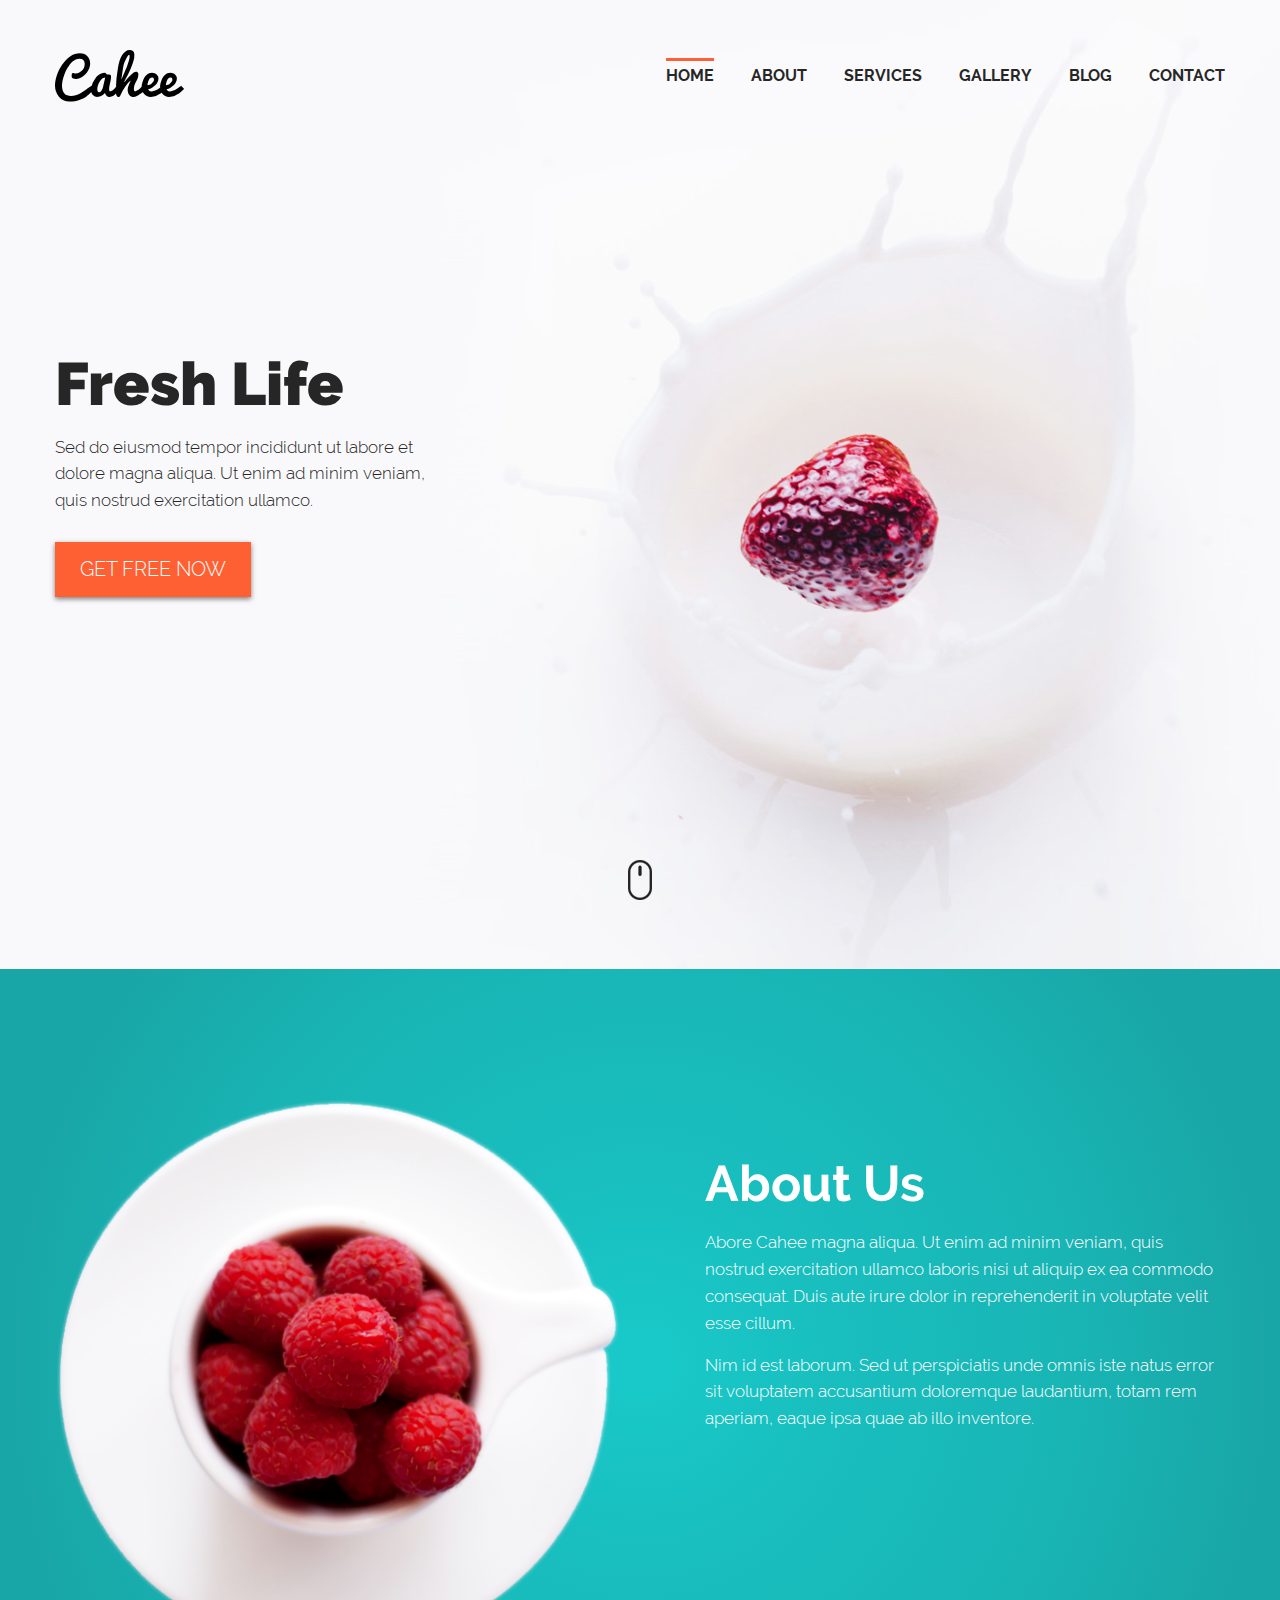
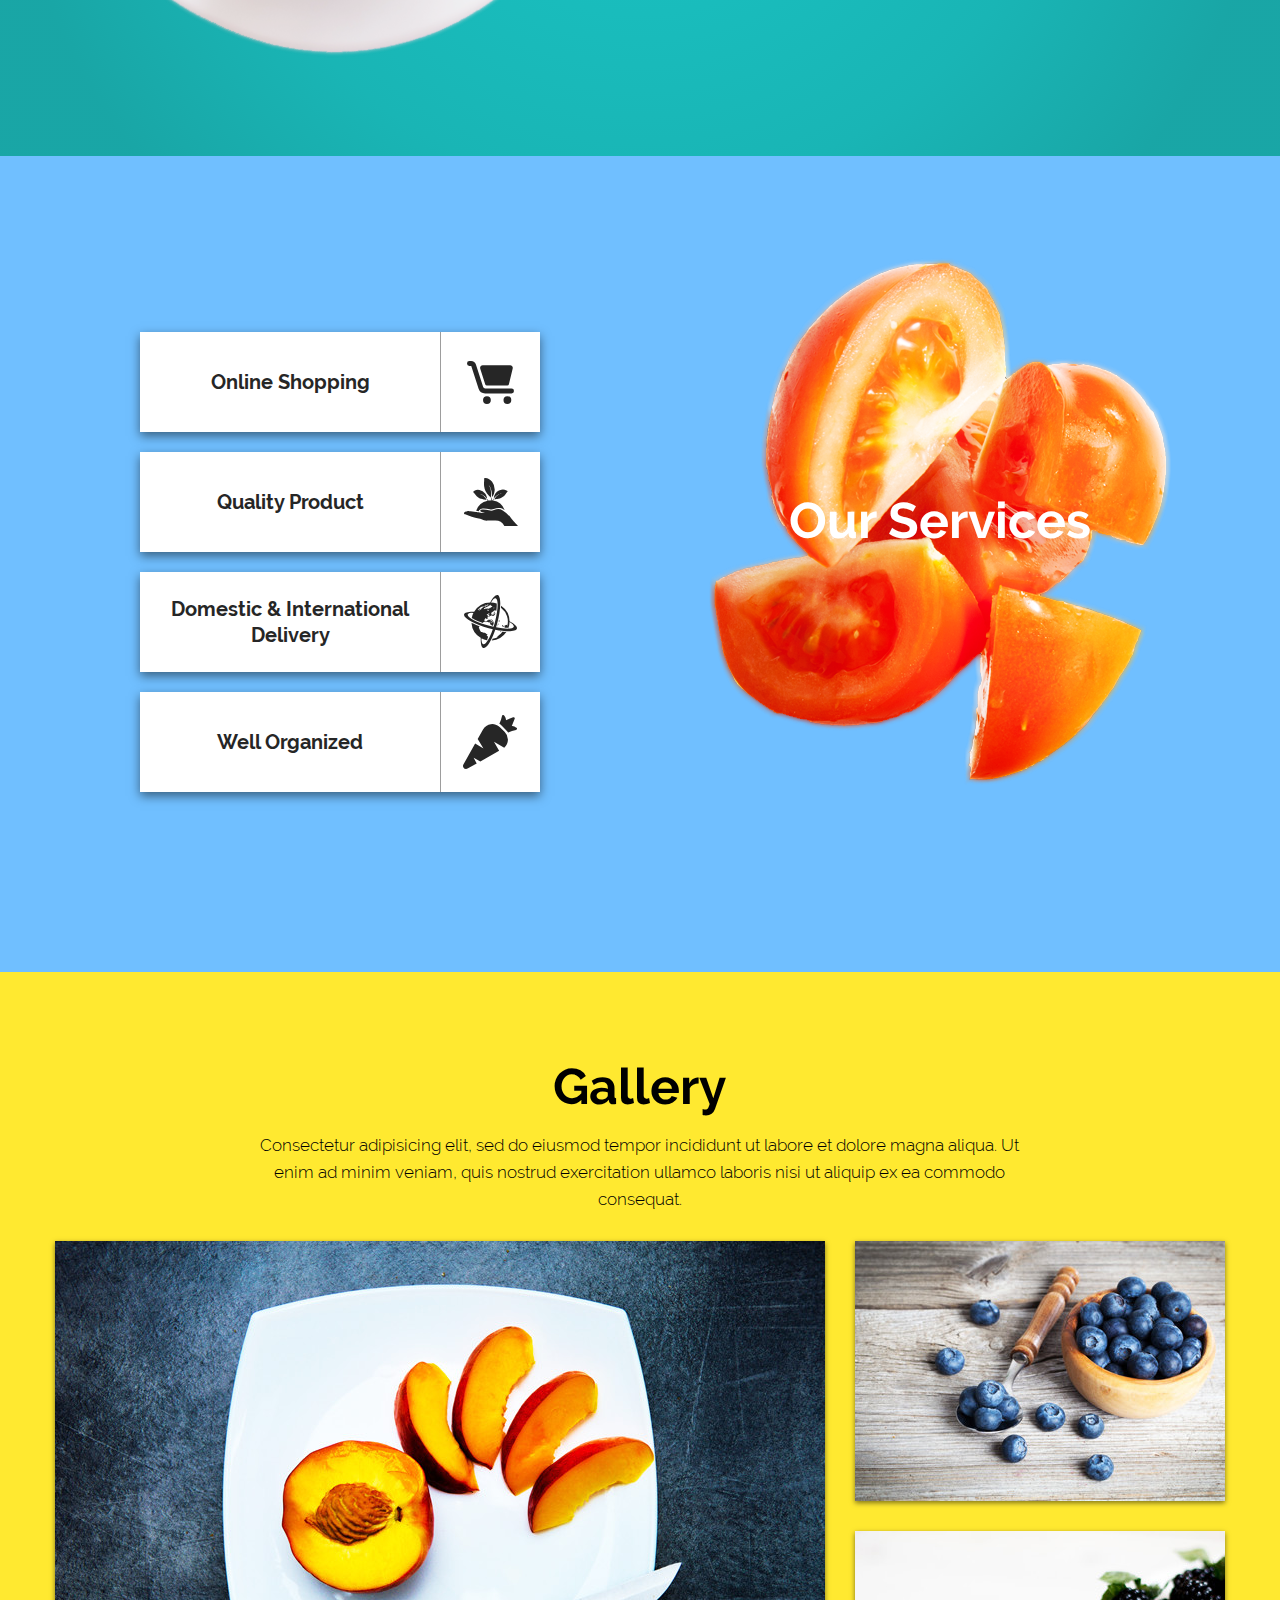
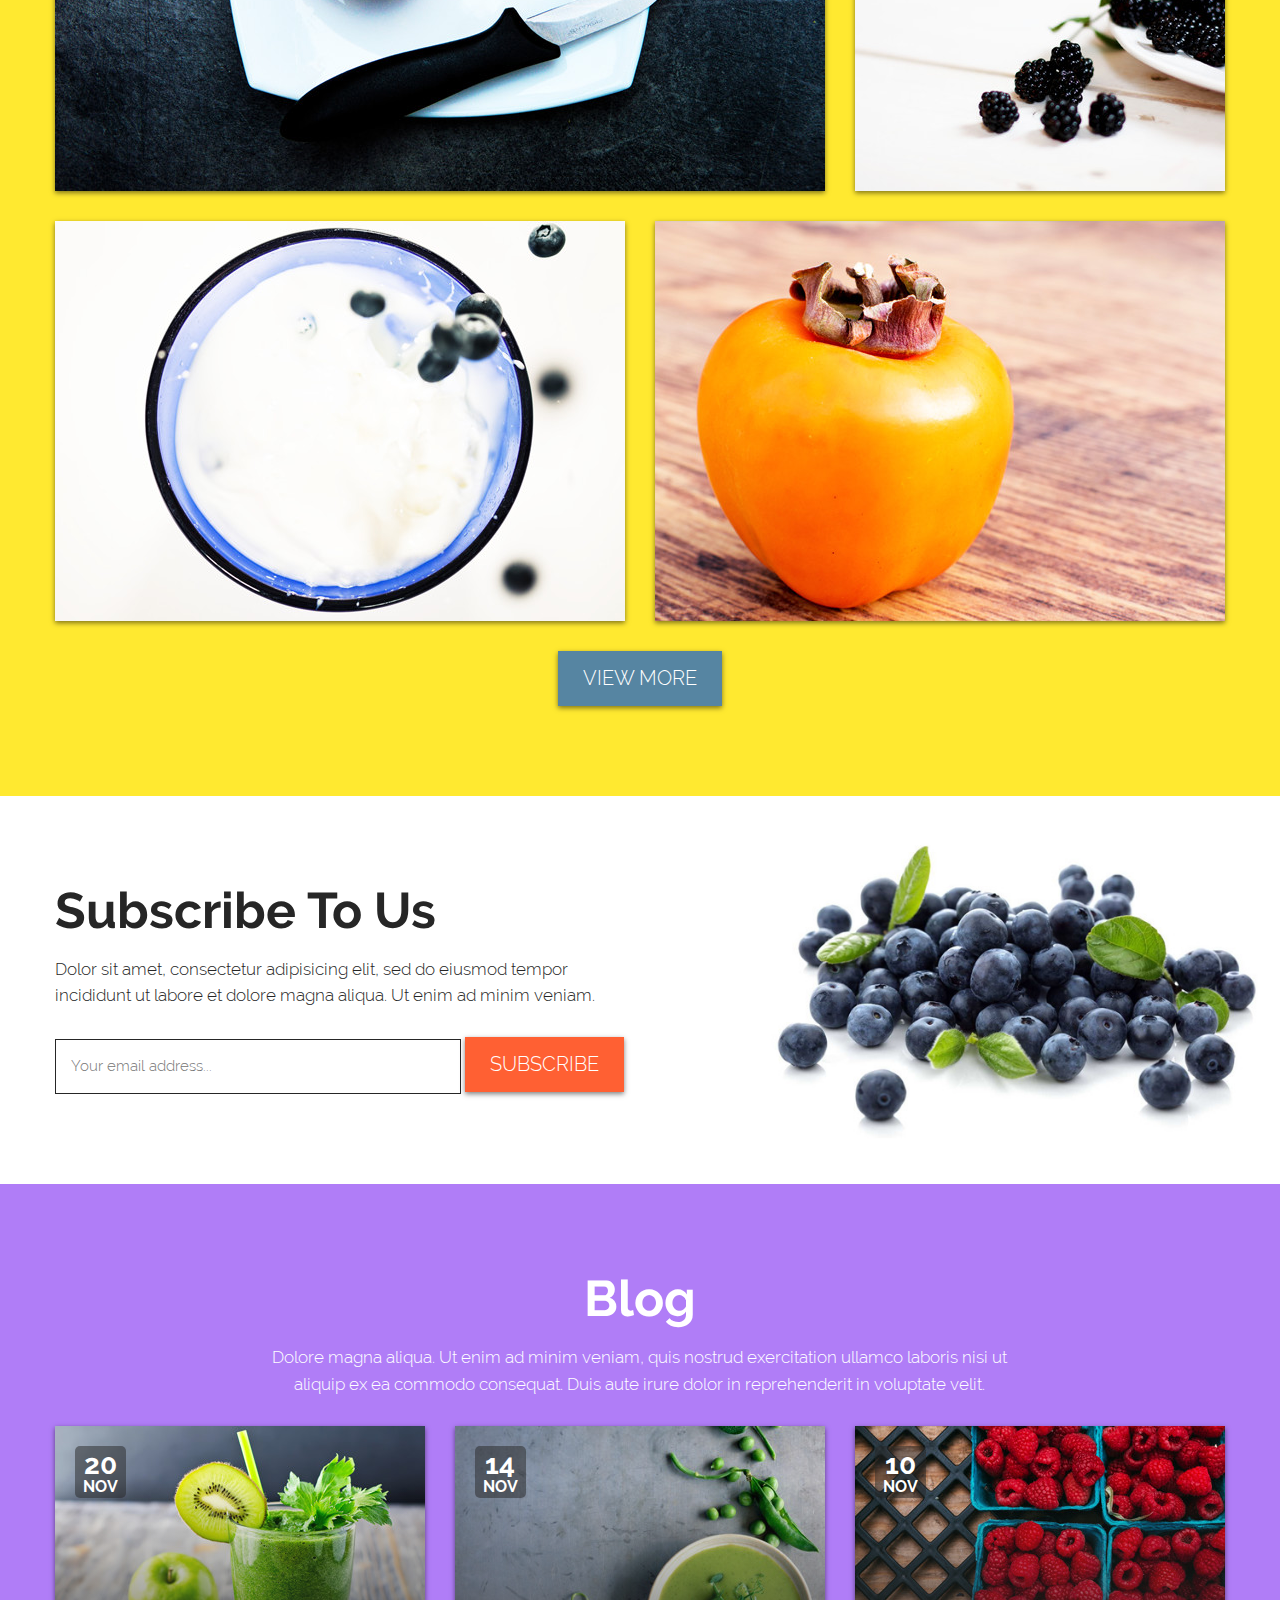
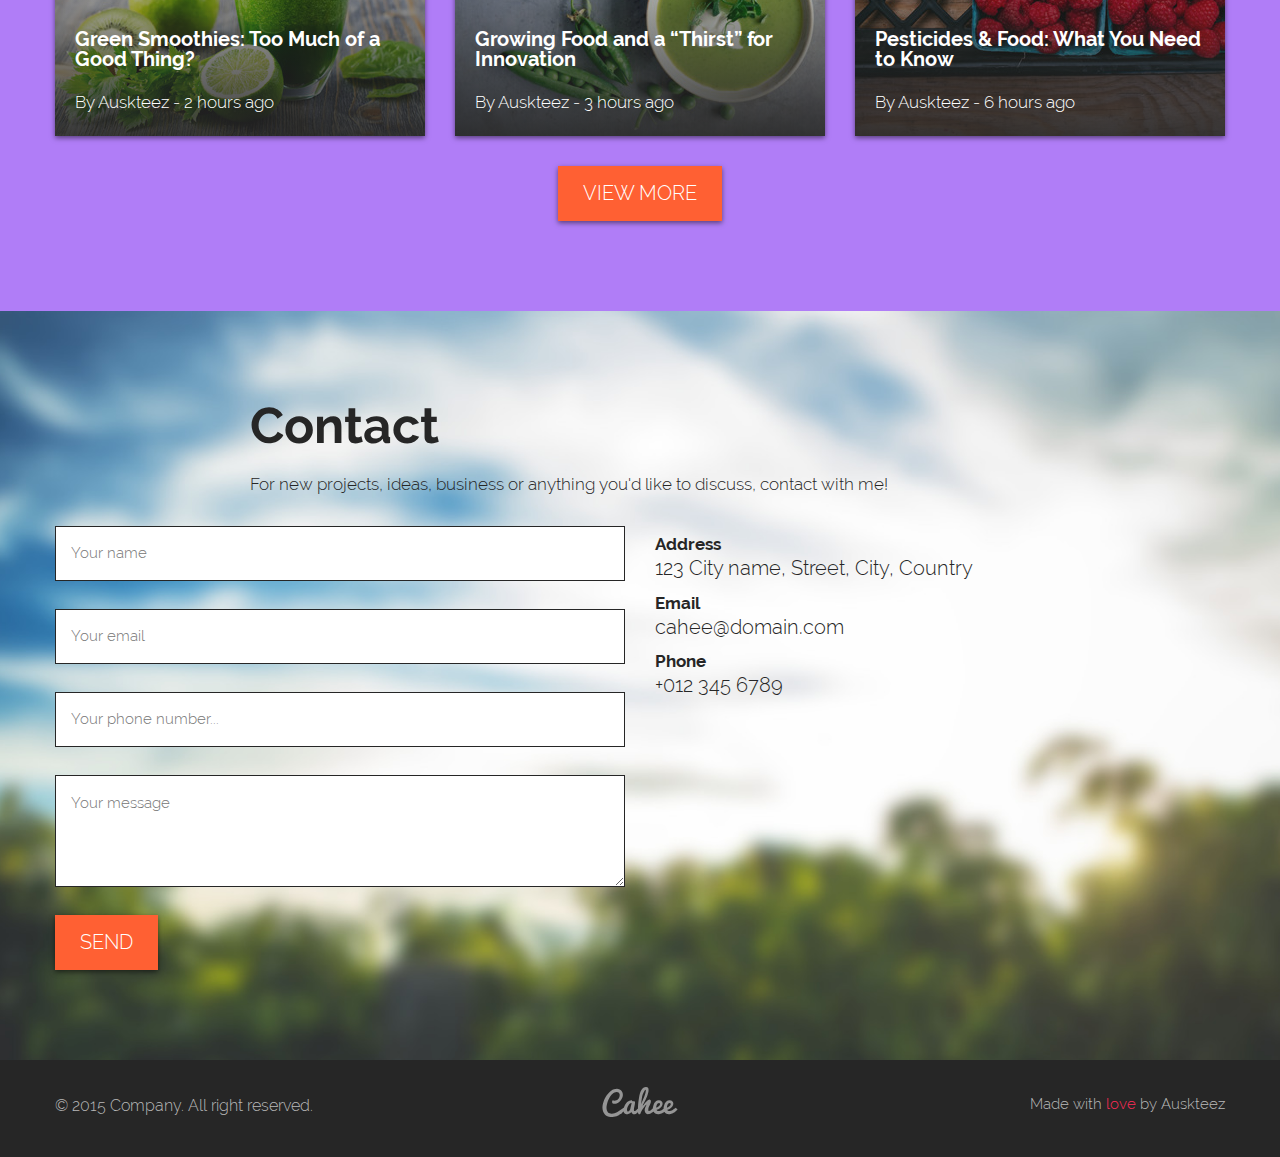
==== cahee/index.html @ 536faba9 "anime" ====
<!DOCTYPE html>
<html lang="en">
<head>
	<meta charset="UTF-8">
	<title>Cahee</title>
	<meta http-equiv="X-UA-Compatible" content="IE=edge">
	<meta name="viewport" content="width=device-width, initial-scale=1">

	<meta name="description" content="" />
	<meta name="keywords" content="" />
	<link rel="icon" href="favicon.png"/>
	<link rel="stylesheet" href="css/style.css" />
	<!--[if lt IE 9]>
		<script src="https://oss.maxcdn.com/html5shiv/3.7.2/html5shiv.min.js"></script>
		<script src="https://oss.maxcdn.com/respond/1.4.2/respond.min.js"></script>
	<![endif]-->
</head>
<body>
	<!-- BEGIN ba-fresh  -->
	<div class="ba-fresh">
		<div class="ba-container">
			<header class="ba-header cf">
				<a href="#" class="ba-logo ba-float-left">
					<svg class="ba-logo-img" xmlns="http://www.w3.org/2000/svg" width="129.219" height="51.594" viewBox="0 0 129.219 51.594">
					  <path id="ba-logo" d="M203.482,83.659a24.062,24.062,0,0,0-4.162,2.111q-1.966,1.252-3.858,2.63t-3.784,2.743A34.783,34.783,0,0,1,187.76,93.6a22.914,22.914,0,0,1-4.26,1.757,16.717,16.717,0,0,1-4.822.67,10.431,10.431,0,0,1-3.736-.632,7.052,7.052,0,0,1-2.807-1.922,8.86,8.86,0,0,1-1.77-3.224,14.857,14.857,0,0,1-.623-4.539,23.521,23.521,0,0,1,.354-3.878,37.48,37.48,0,0,1,1.013-4.346,44.009,44.009,0,0,1,1.6-4.494,41.049,41.049,0,0,1,2.112-4.334,34.611,34.611,0,0,1,2.552-3.9,20.485,20.485,0,0,1,2.917-3.152,13.758,13.758,0,0,1,3.211-2.105,8.064,8.064,0,0,1,3.43-.776,6.327,6.327,0,0,1,2.527.452,4.767,4.767,0,0,1,1.7,1.2,4.5,4.5,0,0,1,.952,1.733,7.287,7.287,0,0,1,.293,2.087,8.735,8.735,0,0,1-.817,3.8,10.207,10.207,0,0,1-2.1,2.966,9.427,9.427,0,0,1-2.881,1.929,8,8,0,0,1-3.162.684,4.48,4.48,0,0,1-.964-0.085,5.363,5.363,0,0,1-.647-0.183q-0.269-.1-0.488-0.183a1.418,1.418,0,0,0-.513-0.085,1.133,1.133,0,0,0-.769.244,1.545,1.545,0,0,0-.427.635,3.432,3.432,0,0,0-.195.867,8.856,8.856,0,0,0-.049.915q0,0.293.012,0.562t0.012,0.464a1.873,1.873,0,0,0,1.1,1.721,7.163,7.163,0,0,0,3.32.6A9.491,9.491,0,0,0,187.2,78.4a14.833,14.833,0,0,0,3.247-1.721,17.286,17.286,0,0,0,2.918-2.576,19.329,19.329,0,0,0,2.356-3.186,16.72,16.72,0,0,0,1.574-3.54,12.214,12.214,0,0,0,.574-3.65,11.016,11.016,0,0,0-.915-4.663,9.955,9.955,0,0,0-2.356-3.271,9.407,9.407,0,0,0-3.247-1.916,10.9,10.9,0,0,0-3.565-.623,15.628,15.628,0,0,0-5.224.885,20.343,20.343,0,0,0-4.786,2.446,27.116,27.116,0,0,0-4.272,3.663,35.675,35.675,0,0,0-3.674,4.56,42.419,42.419,0,0,0-2.991,5.138,44.9,44.9,0,0,0-2.234,5.371,38.751,38.751,0,0,0-1.4,5.286,26.276,26.276,0,0,0-.488,4.855,18.972,18.972,0,0,0,1.013,6.2,16,16,0,0,0,2.893,5.178,13.98,13.98,0,0,0,4.529,3.541,13.209,13.209,0,0,0,5.945,1.313,33.856,33.856,0,0,0,5.432-.4,29.094,29.094,0,0,0,4.492-1.079,23.9,23.9,0,0,0,3.723-1.581,31.8,31.8,0,0,0,3.113-1.892,23.58,23.58,0,0,0,2.661-2.141q1.233-1.15,2.381-2.187t2.27-1.909a11.2,11.2,0,0,1,2.319-1.4V83.659Zm21.312,1.918a37.344,37.344,0,0,1-2.417,2.953q-0.513.557-1.087,1.077a12.872,12.872,0,0,1-1.147.932,6.688,6.688,0,0,1-1.136.665,2.6,2.6,0,0,1-1.074.254,0.853,0.853,0,0,1-.891-0.631,5.834,5.834,0,0,1-.207-1.749,16.113,16.113,0,0,1,.4-3.22l0.719-3.4q0.315-1.492.559-2.915a15.394,15.394,0,0,0,.244-2.589,4.356,4.356,0,0,0-.134-1.209,1.643,1.643,0,0,0-.379-0.691,1.158,1.158,0,0,0-.565-0.321,3.041,3.041,0,0,0-.687-0.074c-0.18,0-.365,0-0.553.013s-0.372.012-.552,0.012a5.217,5.217,0,0,1-.627-0.037,2.22,2.22,0,0,1-.6-0.16,1.145,1.145,0,0,1-.492-0.395q-0.2-.271-0.405-0.555a2.215,2.215,0,0,0-.528-0.506,1.531,1.531,0,0,0-.884-0.222,8.2,8.2,0,0,0-3.328.718,13.253,13.253,0,0,0-3.107,1.934A17.064,17.064,0,0,0,203.2,78.3a22.589,22.589,0,0,0-2.321,3.869,23.937,23.937,0,0,0-1.6,4.16,14.418,14.418,0,0,0-.515,3.746A7.859,7.859,0,0,0,199.283,93a6.746,6.746,0,0,0,1.367,2.192,5.944,5.944,0,0,0,1.966,1.379,5.69,5.69,0,0,0,2.282.48,7.073,7.073,0,0,0,2.215-.362,12.122,12.122,0,0,0,2.129-.93,12.948,12.948,0,0,0,1.883-1.269,11.879,11.879,0,0,0,1.452-1.377,8.361,8.361,0,0,0,1.87,2.985,3.778,3.778,0,0,0,2.7,1.027,6,6,0,0,0,2.686-.666,13.207,13.207,0,0,0,2.514-1.63,18.481,18.481,0,0,0,2.112-2.024,22.933,22.933,0,0,0,1.5-1.852ZM205.3,86.763a17.156,17.156,0,0,1,.965-2.807,17.8,17.8,0,0,1,1.391-2.687,12.012,12.012,0,0,1,1.551-1.936A7.267,7.267,0,0,1,211,77.99a4.181,4.181,0,0,1,1.953-.5l-1.821,7.937a13.96,13.96,0,0,1-.428,1.966,13.546,13.546,0,0,1-.868,2.286,7.646,7.646,0,0,1-1.272,1.892,2.2,2.2,0,0,1-1.638.787,1.452,1.452,0,0,1-.929-0.29,2.057,2.057,0,0,1-.587-0.755,3.7,3.7,0,0,1-.306-1.058,8.535,8.535,0,0,1-.085-1.221A10.1,10.1,0,0,1,205.3,86.763Zm26.648-5.02q0.829-1.554,1.917-3.6t2.209-4.353q1.124-2.306,2.2-4.76t1.917-4.846a43.333,43.333,0,0,0,1.355-4.612,18.1,18.1,0,0,0,.513-4.045,11.589,11.589,0,0,0-.2-2.222,4.413,4.413,0,0,0-.695-1.707,3.328,3.328,0,0,0-1.343-1.105,5.136,5.136,0,0,0-2.161-.393,7.465,7.465,0,0,0-4.5,1.418,12.832,12.832,0,0,0-3.41,3.827,26.224,26.224,0,0,0-2.469,5.575,41.383,41.383,0,0,0-1.527,6.671q-0.513,3.5-1.03,7.045t-0.713,6.843q-0.2,3.3-.232,6.017t-0.037,4.39q0,0.964.073,1.881a6.813,6.813,0,0,0,.318,1.64,2.753,2.753,0,0,0,.708,1.158,1.778,1.778,0,0,0,1.269.436,1.812,1.812,0,0,0,1-.252,2.546,2.546,0,0,0,.72-0.745,7.936,7.936,0,0,0,.672-1.3q0.342-.809.879-1.9a41.323,41.323,0,0,1,2.405-4.262q1.329-2.064,2.575-3.719t2.234-2.741a9.2,9.2,0,0,1,1.4-1.352l0.513,0.074a3.318,3.318,0,0,0-.331.543q-0.254.469-.6,1.209t-0.737,1.677q-0.393.937-.711,1.923t-0.533,1.961a8.152,8.152,0,0,0-.216,1.763,9.518,9.518,0,0,0,.324,2.373,8.448,8.448,0,0,0,.975,2.315,5.658,5.658,0,0,0,1.661,1.745,4.147,4.147,0,0,0,2.386.686,6.728,6.728,0,0,0,1.844-.275,15.047,15.047,0,0,0,1.928-.7,19.578,19.578,0,0,0,1.917-.974q0.953-.551,1.77-1.09t1.489-1.02q0.671-.481,1.111-0.8l-0.415-6.5a28.1,28.1,0,0,1-2.637,2.861q-0.561.543-1.2,1.048a11.976,11.976,0,0,1-1.294.9,8.112,8.112,0,0,1-1.318.641,3.564,3.564,0,0,1-1.246.246,0.869,0.869,0,0,1-.756-0.6,3.635,3.635,0,0,1-.293-1.592,13.266,13.266,0,0,1,.451-3.483,17.845,17.845,0,0,1,1.746-3.956,19.1,19.1,0,0,0,1.758-3.894,11.82,11.82,0,0,0,.464-3.3,3.684,3.684,0,0,0-.22-1.381,2.279,2.279,0,0,0-.549-0.834,1.845,1.845,0,0,0-.7-0.41,2.278,2.278,0,0,0-.659-0.112,4.558,4.558,0,0,0-2.5.89,26.426,26.426,0,0,0-3.418,2.922,40.633,40.633,0,0,0-3.332,3.587q-1.245,1.555-2.246,2.909ZM233.492,69.4l-1.431,3.344q-0.759,1.77-1.542,3.576t-1.443,3.344q0.285-2.775.82-5.672,0.177-1.231.378-2.619t0.408-2.824q0.207-1.436.562-2.876t0.769-2.783a51.58,51.58,0,0,1,2.931-6.028q1.245-2.074,1.88-2.074,0.52,0,.521,1.855a17.334,17.334,0,0,1-.649,3.784,56.577,56.577,0,0,1-2.091,6.3Q234.164,67.824,233.492,69.4Zm27.9,27.262a17.224,17.224,0,0,0,2.759-.9,20.219,20.219,0,0,0,2.539-1.295q1.209-.729,2.258-1.484a32.513,32.513,0,0,0,4.566-4.048l-3.15-3.2a24.734,24.734,0,0,1-2.319,1.922,26.93,26.93,0,0,1-2.905,1.874,20.416,20.416,0,0,1-3.162,1.432,9.28,9.28,0,0,1-3.088.573,3.77,3.77,0,0,1-.87-0.1,2.438,2.438,0,0,1-.772-0.334,3.249,3.249,0,0,1-.723-0.668,7.592,7.592,0,0,1-.723-1.075,17.035,17.035,0,0,0,3.951-1.6,14.569,14.569,0,0,0,3.144-2.34,13.3,13.3,0,0,0,2.312-3.151,7.124,7.124,0,0,0,.991-3.318,6.221,6.221,0,0,0-.489-2.511,5.58,5.58,0,0,0-1.356-1.914,6.231,6.231,0,0,0-2.041-1.231,7.2,7.2,0,0,0-2.542-.439,7.634,7.634,0,0,0-3.048.59,8.914,8.914,0,0,0-2.476,1.59,10.965,10.965,0,0,0-1.931,2.313,15.351,15.351,0,0,0-1.372,2.759q-0.546,1.446-1.056,3.313a12.5,12.5,0,0,0-.51,3.217,13.477,13.477,0,0,0,.57,3.939,9.811,9.811,0,0,0,1.71,3.305,8.27,8.27,0,0,0,2.849,2.273A8.9,8.9,0,0,0,258.5,97,12.457,12.457,0,0,0,261.394,96.661Zm-6.105-12.554a7.422,7.422,0,0,1,.454-1.886q0.4-1.146.71-1.922a5.093,5.093,0,0,1,.809-1.384,3.76,3.76,0,0,1,3.051-1.373,1.164,1.164,0,0,1,.993.692,3.471,3.471,0,0,1,.4,1.767,3.588,3.588,0,0,1-.858,1.934A9.261,9.261,0,0,1,259.1,83.8a8.725,8.725,0,0,1-1.936,1.134,4.961,4.961,0,0,1-1.924.441Q255.24,84.847,255.289,84.107ZM279.8,96.661a17.224,17.224,0,0,0,2.759-.9,20.219,20.219,0,0,0,2.539-1.295q1.209-.729,2.258-1.484a32.513,32.513,0,0,0,4.566-4.048l-3.15-3.2a24.734,24.734,0,0,1-2.319,1.922,26.93,26.93,0,0,1-2.9,1.874,20.416,20.416,0,0,1-3.162,1.432,9.276,9.276,0,0,1-3.088.573,3.77,3.77,0,0,1-.87-0.1,2.438,2.438,0,0,1-.772-0.334,3.271,3.271,0,0,1-.723-0.668,7.592,7.592,0,0,1-.723-1.075,17.061,17.061,0,0,0,3.952-1.6,14.586,14.586,0,0,0,3.143-2.34,13.273,13.273,0,0,0,2.312-3.151,7.124,7.124,0,0,0,.991-3.318,6.221,6.221,0,0,0-.489-2.511,5.567,5.567,0,0,0-1.356-1.914,6.231,6.231,0,0,0-2.041-1.231,7.2,7.2,0,0,0-2.542-.439,7.626,7.626,0,0,0-3.047.59,8.9,8.9,0,0,0-2.477,1.59,11,11,0,0,0-1.931,2.313,15.417,15.417,0,0,0-1.372,2.759q-0.546,1.446-1.056,3.313a12.5,12.5,0,0,0-.51,3.217,13.477,13.477,0,0,0,.57,3.939,9.811,9.811,0,0,0,1.71,3.305,8.279,8.279,0,0,0,2.849,2.273,8.9,8.9,0,0,0,3.99.845A12.457,12.457,0,0,0,279.8,96.661ZM273.7,84.107a7.422,7.422,0,0,1,.454-1.886q0.4-1.146.711-1.922a5.09,5.09,0,0,1,.808-1.384,3.76,3.76,0,0,1,3.051-1.373,1.164,1.164,0,0,1,.993.692,3.471,3.471,0,0,1,.4,1.767,3.588,3.588,0,0,1-.858,1.934,9.261,9.261,0,0,1-1.752,1.862,8.7,8.7,0,0,1-1.936,1.134,4.958,4.958,0,0,1-1.924.441Q273.648,84.847,273.7,84.107Z" transform="translate(-162.719 -50.094)"/>
					</svg>

				</a>

				<nav class="ba-float-right">
					<ul class="ba-menu">
						<li><a href="#" class="active">HOME</a></li>
						<li><a href="#about">ABOUT</a></li>
						<li><a href="#services">SERVICES</a></li>
						<li><a href="#gallery">GALLERY</a></li>
						<li><a href="#blog">BLOG</a></li>
						<li><a href="#contact">CONTACT</a></li>
					</ul>
				</nav>
			</header>

			<!-- BEGIN ba-banner  -->
			<div class="ba-banner ba-width-large-1-3">
			    <h2 class="ba-banner__title">Fresh Life</h2>
			    <p>Sed do eiusmod tempor incididunt ut labore et dolore magna aliqua. Ut enim ad minim veniam, quis nostrud exercitation ullamco.</p>
			    <a class="ba-button" href="#">
			    	Get Free Now
			    </a>
			</div>
			<!-- END ba-banner -->
		</div>
		<a href="#about" class="ba-scroll"></a>
	</div>
	<!-- END ba-fresh -->

	<main role="main" >
		<section id="about" class="ba-section ba-section--about">
			<div class="ba-container">
				<!-- BEGIN ba-grid  -->
				<div class="ba-grid">
				    <div class="ba-width-medium-1-2 ba-drop-shadow">
				    	<img src="img/malina.png" class="ba-rotate" alt="raspberries">
				    </div>
				    <div class="ba-width-medium-1-2">
				    	<div class="ba-content">
							<h2 class="ba-title ba-title--light">About Us</h2>
							<p>Abore Cahee magna aliqua. Ut enim ad minim veniam, quis nostrud exercitation ullamco laboris nisi ut aliquip ex ea commodo consequat. Duis aute irure dolor in reprehenderit in voluptate velit esse cillum.</p>
							<p>Nim id est laborum. Sed ut perspiciatis unde omnis iste natus error sit voluptatem accusantium doloremque laudantium, totam rem aperiam, eaque ipsa quae ab illo inventore.</p>
				    	</div>
				    </div>
				</div>
				<!-- END ba-grid -->
			</div>
		</section>

		<section id="services" class="ba-section ba-section--services">
			<div class="ba-container">
				<!-- BEGIN ba-grid  -->
				<div class="ba-grid">
				    <div class="ba-width-1-2">
				    	<ul class="ba-services">
				    		<li class="ba-service">
				    			<h5 class="ba-service__title">Online Shopping</h5>
								<span class="ba-service__icon ba-service__icon--cart"></span>
				    		</li>
				    		<li class="ba-service">
				    			<h5 class="ba-service__title">Quality Product</h5>
								<span class="ba-service__icon ba-service__icon--quality"></span>
				    		</li>
				    		<li class="ba-service">
				    			<h5 class="ba-service__title">Domestic & International Delivery</h5>
								<span class="ba-service__icon ba-service__icon--globe"></span>
				    		</li>
				    		<li class="ba-service">
				    			<h5 class="ba-service__title">Well Organized</h5>
								<span class="ba-service__icon ba-service__icon--carrot"></span>
				    		</li>
				    	</ul>
				    </div>
				    <div class="ba-width-1-2">
						<h2 class="ba-title ba-title--services">Our Services</h2>
				    </div>
				</div>
				<!-- END ba-grid -->
			</div>
		</section>

		<section id="gallery" class="ba-section ba-gallery">
			<div class="ba-container">
				<div class="ba-width-medium-2-3 ba-container-center">
					<h2 class="ba-title">Gallery</h2>
					<p>Consectetur adipisicing elit, sed do eiusmod tempor incididunt ut labore et dolore magna aliqua. Ut enim ad minim veniam, quis nostrud exercitation ullamco laboris nisi ut aliquip ex ea commodo consequat.</p>
				</div>
				<div class="ba-grid">
					<div class="ba-width-medium-2-3">
						<img src="img/gallery/peach.jpg" alt="peach">
					</div>
					<div class="ba-width-medium-1-3">
						<img src="img/gallery/blueberries.jpg" alt="blueberries">
						<img class="ba-mt" src="img/gallery/blackberry.jpg" alt="blackberry">
					</div>
				</div>
				<div class="ba-grid">
					<div class="ba-width-medium-1-2">
						<img src="img/gallery/milk.jpg" alt="milk">
					</div>
					<div class="ba-width-medium-1-2">
						<img src="img/gallery/persimmon.jpg" alt="persimmon">
					</div>
				</div>
				<a class="ba-button ba-button--gallery" href="#">View More</a>
			</div>
		</section>
		<section class="ba-section ba-subscribe">
			<div class="ba-container">
				<div class="ba-width-small-1-2">
					<h2 class="ba-title">Subscribe To Us</h2>
					<p>Dolor sit amet, consectetur adipisicing elit, sed do eiusmod tempor incididunt ut labore et dolore magna aliqua. Ut enim ad minim veniam.</p>
				</div>
				<form class="ba-subscribe__form" action="#" method="post">
					<input  class="ba-subscribe__input" size="40" type="email" name="email" required placeholder="Your email address...">
					<button class="ba-button" type="submit">Subscribe</button>
				</form>
			</div>
		</section>

		<section id="blog" class="ba-section ba-blog">
			<div class="ba-container">
				<div class="ba-width-medium-2-3 ba-container-center">
					<h2 class="ba-title">Blog</h2>
					<p>Dolore magna aliqua. Ut enim ad minim veniam, quis nostrud exercitation ullamco laboris nisi ut aliquip ex ea commodo consequat. Duis aute irure dolor in reprehenderit in voluptate velit.</p>
				</div>
				<div class="ba-grid">
					<div class="ba-width-medium-1-3">
						<a class="ba-article" href="#">
							<article>
								<img src="img/blog/smoothies.jpg" class="ba-article__img" alt="smoothies">
								<div class="ba-article__body">
									<h5 class="ba-article__title">Green Smoothies: Too Much of a Good Thing?</h5>
									<time datetime="2015-12-20" class="ba-article__time">By Auskteez - 2 hours ago</time>
								</div>
								<time datetime="2015-12-20" class="ba-article__date">20<span>NOV</span>
								</time>
							</article>
						</a>
					</div>
					<div class="ba-width-medium-1-3">
						<a class="ba-article" href="#">
							<article>
								<img src="img/blog/grow.jpg" class="ba-article__img" alt="grow">
								<div class="ba-article__body">
									<h5 class="ba-article__title">Growing Food and a “Thirst” for Innovation</h5>
									<time datetime="2015-12-20" class="ba-article__time">By Auskteez - 3 hours ago</time >
								</div>
								<time datetime="2015-12-20" class="ba-article__date">14<span>NOV</span>
								</time>
							</article>
						</a>
					</div>
					<div class="ba-width-medium-1-3">
						<a class="ba-article" href="#">
							<article>
								<img src="img/blog/perticides.jpg" class="ba-article__img" alt="perticides">
								<div class="ba-article__body">
									<h5 class="ba-article__title">Pesticides & Food: What You Need to Know</h5>
									<time datetime="2015-12-20" class="ba-article__time">By Auskteez - 6 hours ago</time >
								</div>
								<time datetime="2015-12-20" class="ba-article__date">10<span>NOV</span>
								</time>
							</article>
						</a>
					</div>
				</div>
				<a class="ba-button ba-mt" href="#">View More</a>
			</div>
		</section>
		<section id="contact" class="ba-section ba-contact">
			<div class="ba-container">
				<div class="ba-width-medium-2-3 ba-container-center">
					<h2 class="ba-title">Contact</h2>
					<p>For new projects, ideas, business or anything you'd like to discuss, contact with me!</p>
				</div>

				<div class="ba-grid">
					<div class="ba-width-medium-1-2">
						<form class="ba-contact-form" action="#" method="post">
							<p>
								<input type="text" name="name" required placeholder="Your name">
							</p>
							<p>
								<input type="email" name="email" required placeholder="Your email">
							</p>
							<p>
								<input type="tel" name="tel" required placeholder="Your phone number...">
							</p>

							<p>
								<textarea name="message" required placeholder="Your message"></textarea>
							</p>
							<button class="ba-button" type="submit">Send</button>
						</form>
					</div>
					<div class="ba-width-medium-1-2">
						<div class="ba-contact__info">
							<h6 class="ba-contact__label">Address</h6>
							<address>123 City name, Street, City, Country</address>
							<h6 class="ba-contact__label">Email</h6>
							<a href="mailto:cahee@domain.com">cahee@domain.com</a>
							<h6 class="ba-contact__label">Phone</h6>
							<a href="tel:+0123456789">+012 345 6789</a>
						</div>
					</div>
				</div>
			</div>
		</section>
	</main>

	<footer class="ba-footer">
		<div class="ba-container">
			<div class="ba-grid">
				<div class="ba-width-small-1-3">
					<p class="ba-footer__copy">© 2015 Company. All right reserved.</p>
				</div>
				<div class="ba-width-small-1-3 ba-text-center">
					<a href="#" class="ba-logo--footer">
						<svg class="ba-logo-img--footer" xmlns="http://www.w3.org/2000/svg" viewBox="0 0 129.219 51.594">
							<use xmlns:xlink="http://www.w3.org/1999/xlink" xlink:href="#ba-logo"></use>
						</svg>
					</a>
				</div>
				<div class="ba-width-small-1-3">
					<p class="ba-footer__author">Made with <span class="ba-footer__love">love</span> by Auskteez</p>
				</div>
			</div>
		</div>
	</footer>

	<script src="js/main.js"></script>
</body>
</html>
---- cahee/css/style.css ----
/*! normalize.css v3.0.3 | MIT License | github.com/necolas/normalize.css */
/**
 * 1. Set default font family to sans-serif.
 * 2. Prevent iOS and IE text size adjust after device orientation change,
 *    without disabling user zoom.
 */
html {
  font-family: sans-serif;
  /* 1 */
  -ms-text-size-adjust: 100%;
  /* 2 */
  -webkit-text-size-adjust: 100%;
  /* 2 */
}
/**
 * Remove default margin.
 */
body {
  margin: 0;
}
/* HTML5 display definitions
   ========================================================================== */
/**
 * Correct `block` display not defined for any HTML5 element in IE 8/9.
 * Correct `block` display not defined for `details` or `summary` in IE 10/11
 * and Firefox.
 * Correct `block` display not defined for `main` in IE 11.
 */
article,
aside,
details,
figcaption,
figure,
footer,
header,
hgroup,
main,
menu,
nav,
section,
summary {
  display: block;
}
/**
 * 1. Correct `inline-block` display not defined in IE 8/9.
 * 2. Normalize vertical alignment of `progress` in Chrome, Firefox, and Opera.
 */
audio,
canvas,
progress,
video {
  display: inline-block;
  /* 1 */
  vertical-align: baseline;
  /* 2 */
}
/**
 * Prevent modern browsers from displaying `audio` without controls.
 * Remove excess height in iOS 5 devices.
 */
audio:not([controls]) {
  display: none;
  height: 0;
}
/**
 * Address `[hidden]` styling not present in IE 8/9/10.
 * Hide the `template` element in IE 8/9/10/11, Safari, and Firefox < 22.
 */
[hidden],
template {
  display: none;
}
/* Links
   ========================================================================== */
/**
 * Remove the gray background color from active links in IE 10.
 */
a {
  background-color: transparent;
}
/**
 * Improve readability of focused elements when they are also in an
 * active/hover state.
 */
a:active,
a:hover {
  outline: 0;
}
/* Text-level semantics
   ========================================================================== */
/**
 * Address styling not present in IE 8/9/10/11, Safari, and Chrome.
 */
abbr[title] {
  border-bottom: 1px dotted;
}
/**
 * Address style set to `bolder` in Firefox 4+, Safari, and Chrome.
 */
b,
strong {
  font-weight: bold;
}
/**
 * Address styling not present in Safari and Chrome.
 */
dfn {
  font-style: italic;
}
/**
 * Address variable `h1` font-size and margin within `section` and `article`
 * contexts in Firefox 4+, Safari, and Chrome.
 */
h1 {
  font-size: 2em;
  margin: 0.67em 0;
}
/**
 * Address styling not present in IE 8/9.
 */
mark {
  background: #ff0;
  color: #000;
}
/**
 * Address inconsistent and variable font size in all browsers.
 */
small {
  font-size: 80%;
}
/**
 * Prevent `sub` and `sup` affecting `line-height` in all browsers.
 */
sub,
sup {
  font-size: 75%;
  line-height: 0;
  position: relative;
  vertical-align: baseline;
}
sup {
  top: -0.5em;
}
sub {
  bottom: -0.25em;
}
/* Embedded content
   ========================================================================== */
/**
 * Remove border when inside `a` element in IE 8/9/10.
 */
img {
  border: 0;
}
/**
 * Correct overflow not hidden in IE 9/10/11.
 */
svg:not(:root) {
  overflow: hidden;
}
/* Grouping content
   ========================================================================== */
/**
 * Address margin not present in IE 8/9 and Safari.
 */
figure {
  margin: 1em 40px;
}
/**
 * Address differences between Firefox and other browsers.
 */
hr {
  box-sizing: content-box;
  height: 0;
}
/**
 * Contain overflow in all browsers.
 */
pre {
  overflow: auto;
}
/**
 * Address odd `em`-unit font size rendering in all browsers.
 */
code,
kbd,
pre,
samp {
  font-family: monospace, monospace;
  font-size: 1em;
}
/* Forms
   ========================================================================== */
/**
 * Known limitation: by default, Chrome and Safari on OS X allow very limited
 * styling of `select`, unless a `border` property is set.
 */
/**
 * 1. Correct color not being inherited.
 *    Known issue: affects color of disabled elements.
 * 2. Correct font properties not being inherited.
 * 3. Address margins set differently in Firefox 4+, Safari, and Chrome.
 */
button,
input,
optgroup,
select,
textarea {
  color: inherit;
  /* 1 */
  font: inherit;
  /* 2 */
  margin: 0;
  /* 3 */
}
/**
 * Address `overflow` set to `hidden` in IE 8/9/10/11.
 */
button {
  overflow: visible;
}
/**
 * Address inconsistent `text-transform` inheritance for `button` and `select`.
 * All other form control elements do not inherit `text-transform` values.
 * Correct `button` style inheritance in Firefox, IE 8/9/10/11, and Opera.
 * Correct `select` style inheritance in Firefox.
 */
button,
select {
  text-transform: none;
}
/**
 * 1. Avoid the WebKit bug in Android 4.0.* where (2) destroys native `audio`
 *    and `video` controls.
 * 2. Correct inability to style clickable `input` types in iOS.
 * 3. Improve usability and consistency of cursor style between image-type
 *    `input` and others.
 */
button,
html input[type="button"],
input[type="reset"],
input[type="submit"] {
  -webkit-appearance: button;
  /* 2 */
  cursor: pointer;
  /* 3 */
}
/**
 * Re-set default cursor for disabled elements.
 */
button[disabled],
html input[disabled] {
  cursor: default;
}
/**
 * Remove inner padding and border in Firefox 4+.
 */
button::-moz-focus-inner,
input::-moz-focus-inner {
  border: 0;
  padding: 0;
}
/**
 * Address Firefox 4+ setting `line-height` on `input` using `!important` in
 * the UA stylesheet.
 */
input {
  line-height: normal;
}
/**
 * It's recommended that you don't attempt to style these elements.
 * Firefox's implementation doesn't respect box-sizing, padding, or width.
 *
 * 1. Address box sizing set to `content-box` in IE 8/9/10.
 * 2. Remove excess padding in IE 8/9/10.
 */
input[type="checkbox"],
input[type="radio"] {
  box-sizing: border-box;
  /* 1 */
  padding: 0;
  /* 2 */
}
/**
 * Fix the cursor style for Chrome's increment/decrement buttons. For certain
 * `font-size` values of the `input`, it causes the cursor style of the
 * decrement button to change from `default` to `text`.
 */
input[type="number"]::-webkit-inner-spin-button,
input[type="number"]::-webkit-outer-spin-button {
  height: auto;
}
/**
 * 1. Address `appearance` set to `searchfield` in Safari and Chrome.
 * 2. Address `box-sizing` set to `border-box` in Safari and Chrome.
 */
input[type="search"] {
  -webkit-appearance: textfield;
  /* 1 */
  box-sizing: content-box;
  /* 2 */
}
/**
 * Remove inner padding and search cancel button in Safari and Chrome on OS X.
 * Safari (but not Chrome) clips the cancel button when the search input has
 * padding (and `textfield` appearance).
 */
input[type="search"]::-webkit-search-cancel-button,
input[type="search"]::-webkit-search-decoration {
  -webkit-appearance: none;
}
/**
 * Define consistent border, margin, and padding.
 */
fieldset {
  border: 1px solid #c0c0c0;
  margin: 0 2px;
  padding: 0.35em 0.625em 0.75em;
}
/**
 * 1. Correct `color` not being inherited in IE 8/9/10/11.
 * 2. Remove padding so people aren't caught out if they zero out fieldsets.
 */
legend {
  border: 0;
  /* 1 */
  padding: 0;
  /* 2 */
}
/**
 * Remove default vertical scrollbar in IE 8/9/10/11.
 */
textarea {
  overflow: auto;
}
/**
 * Don't inherit the `font-weight` (applied by a rule above).
 * NOTE: the default cannot safely be changed in Chrome and Safari on OS X.
 */
optgroup {
  font-weight: bold;
}
/* Tables
   ========================================================================== */
/**
 * Remove most spacing between table cells.
 */
table {
  border-collapse: collapse;
  border-spacing: 0;
}
td,
th {
  padding: 0;
}
*,
*:after,
*:before {
  box-sizing: border-box;
}
.cf:before,
.cf:after {
  content: " ";
  display: table;
}
.cf:after {
  clear: both;
}
.ba-container,
.ba-container-center {
  margin-left: auto;
  margin-right: auto;
}
img {
  max-width: 100%;
  height: auto;
}
/* Text align */
.ba-text-left {
  text-align: left;
}
.ba-text-right {
  text-align: right;
}
.ba-text-center {
  text-align: center;
}
/* Floats */
.ba-float-left {
  float: left;
}
.ba-float-right {
  float: right;
}
.ba-float-none {
  float: none;
}
/* Vertical align */
.ba-vertical-align:before {
  content: '';
  display: inline-block;
  height: 100%;
  vertical-align: middle;
}
[class*="ba-vertical-align-"] {
  display: inline-block;
}
.ba-vertical-align-top {
  vertical-align: top;
}
.ba-vertical-align-middle {
  vertical-align: middle;
}
.ba-vertical-align-bottom {
  vertical-align: bottom;
}
/* Absolute centering */
.ba-relative {
  position: relative;
}
.ba-absolute-center {
  display: block;
  position: absolute;
  left: 0;
  right: 0;
  top: 0;
  bottom: 0;
  margin: auto;
}
/* Circle element */
.ba-circle {
  border-radius: 50%;
}
/*== Grid ==*/
/* Grid clearfix */
.ba-grid:before,
.ba-grid:after {
  content: " ";
  display: table;
}
.ba-grid:after {
  clear: both;
}
.ba-grid + .ba-grid {
  margin-top: 20px;
}
[class*="ba-width-"] {
  width: 100%;
}
.ba-grid > [class*="ba-width-"] {
  float: left;
  padding-left: 20px;
}
.ba-grid {
  margin-left: -20px;
}
/* No Padding Grid */
.ba-grid-nopad {
  margin-left: 0;
}
.ba-grid-nopad + .ba-grid-nopad {
  margin-top: 0;
}
.ba-grid-nopad > [class*="ba-width-"] {
  padding-left: 0;
}
.ba-width-1-2,
.ba-width-2-4,
.ba-width-3-6 {
  width: 50%;
}
.ba-width-1-3,
.ba-width-2-6 {
  width: 33.333%;
}
.ba-width-2-3,
.ba-width-4-6 {
  width: 66.667%;
}
.ba-width-1-4 {
  width: 25%;
}
.ba-width-3-4 {
  width: 75%;
}
.ba-width-1-5 {
  width: 20%;
}
.ba-width-2-5 {
  width: 40%;
}
.ba-width-3-5 {
  width: 60%;
}
.ba-width-4-5 {
  width: 80%;
}
.ba-width-1-6 {
  width: 16.667%;
}
.ba-width-5-6 {
  width: 83.333%;
}
.ba-width-1-7 {
  width: 14.2857%;
}
.ba-width-1-8 {
  width: 12.5%;
}
.ba-width-1-9 {
  width: 11.1111%;
}
.ba-width-1-10 {
  width: 10%;
}
/* Phone landscape and bigger */
@media (min-width: 480px) {
  .ba-float-left-small {
    float: left;
  }
  .ba-float-right-small {
    float: right;
  }
  /* Whole */
  .ba-width-small-1-1 {
    width: 100%;
  }
  /* Halves */
  .ba-width-small-1-2,
  .ba-width-small-2-4,
  .ba-width-small-3-6 {
    width: 50%;
  }
  /* Thirds */
  .ba-width-small-1-3,
  .ba-width-small-2-6 {
    width: 33.333%;
  }
  .ba-width-small-2-3,
  .ba-width-small-4-6 {
    width: 66.666%;
  }
  /* Quarters */
  .ba-width-small-1-4 {
    width: 25%;
  }
  .ba-width-small-3-4 {
    width: 75%;
  }
  /* Fifths */
  .ba-width-small-1-5 {
    width: 20%;
  }
  .ba-width-small-2-5 {
    width: 40%;
  }
  .ba-width-small-3-5 {
    width: 60%;
  }
  .ba-width-small-4-5 {
    width: 80%;
  }
}
/* Tablet and bigger */
@media (min-width: 768px) {
  .ba-float-left-medium {
    float: left;
  }
  .ba-float-right-medium {
    float: right;
  }
  /* Whole */
  .ba-width-medium-1-1 {
    width: 100%;
  }
  /* Halves */
  .ba-width-medium-1-2,
  .ba-width-medium-2-4,
  .ba-width-medium-3-6 {
    width: 50%;
  }
  /* Thirds */
  .ba-width-medium-1-3,
  .ba-width-medium-2-6 {
    width: 33.333%;
  }
  .ba-width-medium-2-3,
  .ba-width-medium-4-6 {
    width: 66.666%;
  }
  /* Quarters */
  .ba-width-medium-1-4 {
    width: 25%;
  }
  .ba-width-medium-3-4 {
    width: 75%;
  }
  /* Fifths */
  .ba-width-medium-1-5 {
    width: 20%;
  }
  .ba-width-medium-2-5 {
    width: 40%;
  }
  .ba-width-medium-3-5 {
    width: 60%;
  }
  .ba-width-medium-4-5 {
    width: 80%;
  }
}
/* Desktop and bigger */
@media (min-width: 960px) {
  .ba-float-left-large {
    float: left;
  }
  .ba-float-right-large {
    float: right;
  }
  /* Whole */
  .ba-width-large-1-1 {
    width: 100%;
  }
  /* Halves */
  .ba-width-large-1-2,
  .ba-width-large-2-4,
  .ba-width-large-3-6 {
    width: 50%;
  }
  /* Thirds */
  .ba-width-large-1-3,
  .ba-width-large-2-6 {
    width: 33.333%;
  }
  .ba-width-large-2-3,
  .ba-width-large-4-6 {
    width: 66.666%;
  }
  /* Quarters */
  .ba-width-large-1-4 {
    width: 25%;
  }
  .ba-width-large-3-4 {
    width: 75%;
  }
  /* Fifths */
  .ba-width-large-1-5 {
    width: 20%;
  }
  .ba-width-large-2-5 {
    width: 40%;
  }
  .ba-width-large-3-5 {
    width: 60%;
  }
  .ba-width-large-4-5 {
    width: 80%;
  }
}
@media (min-width: 1220px) {
  .ba-float-left-xlarge {
    float: left;
  }
  .ba-float-right-xlarge {
    float: right;
  }
  /* Whole */
  .ba-width-xlarge-1-1 {
    width: 100%;
  }
  /* Halves */
  .ba-width-xlarge-1-2,
  .ba-width-xlarge-2-4,
  .ba-width-xlarge-3-6 {
    width: 50%;
  }
  /* Thirds */
  .ba-width-xlarge-1-3,
  .ba-width-xlarge-2-6 {
    width: 33.333%;
  }
  .ba-width-xlarge-2-3,
  .ba-width-xlarge-4-6 {
    width: 66.666%;
  }
  /* Quarters */
  .ba-width-xlarge-1-4 {
    width: 25%;
  }
  .ba-width-xlarge-3-4 {
    width: 75%;
  }
  /* Fifths */
  .ba-width-xlarge-1-5 {
    width: 20%;
  }
  .ba-width-xlarge-2-5 {
    width: 40%;
  }
  .ba-width-xlarge-3-5 {
    width: 60%;
  }
  .ba-width-xlarge-4-5 {
    width: 80%;
  }
}
/* font-family: "RalewayRegular"; */
@font-face {
  font-family: "Raleway";
  src: url("../fonts/RalewayRegular/RalewayRegular.eot");
  src: url("../fonts/RalewayRegular/RalewayRegular.eot?#iefix") format("embedded-opentype"), url("../fonts/RalewayRegular/RalewayRegular.woff") format("woff"), url("../fonts/RalewayRegular/RalewayRegular.ttf") format("truetype");
  font-style: normal;
  font-weight: 400;
}
/* font-family: "RalewayLight"; */
@font-face {
  font-family: "Raleway";
  src: url("../fonts/RalewayLight/RalewayLight.eot");
  src: url("../fonts/RalewayLight/RalewayLight.eot?#iefix") format("embedded-opentype"), url("../fonts/RalewayLight/RalewayLight.woff") format("woff"), url("../fonts/RalewayLight/RalewayLight.ttf") format("truetype");
  font-style: normal;
  font-weight: 300;
}
/* font-family: "RalewayBold"; */
@font-face {
  font-family: "Raleway";
  src: url("../fonts/RalewayBold/RalewayBold.eot");
  src: url("../fonts/RalewayBold/RalewayBold.eot?#iefix") format("embedded-opentype"), url("../fonts/RalewayBold/RalewayBold.woff") format("woff"), url("../fonts/RalewayBold/RalewayBold.ttf") format("truetype");
  font-style: normal;
  font-weight: 700;
}
/* font-family: "RalewayExtraBold"; */
@font-face {
  font-family: "Raleway";
  src: url("../fonts/RalewayBlack/RalewayBlack.eot");
  src: url("../fonts/RalewayBlack/RalewayBlack.eot?#iefix") format("embedded-opentype"), url("../fonts/RalewayBlack/RalewayBlack.woff") format("woff"), url("../fonts/RalewayBlack/RalewayBlack.ttf") format("truetype");
  font-style: normal;
  font-weight: 800;
}
body {
  font: 300 17px/1.58 "Raleway", Arial, sans-serif;
  color: #262626;
}
/* Typography */
h1,
h2,
h3,
h4,
h5,
h6 {
  font: 700 30px/1 "Raleway", Arial, sans-serif;
  font-weight: 700;
  margin: 0 0 20px;
}
h1 {
  font-size: 90px;
}
h2 {
  font-size: 60px;
}
h3 {
  font-size: 50px;
}
h4 {
  font-size: 40px;
}
p {
  margin: 0 0 28px;
}
a,
input[type="submit"],
input[type="button"],
button {
  -webkit-transition: color 0.3s ease-in, border-color 0.3s ease-in, background-color 0.3s ease-in, opacity 0.3s ease-in;
  transition: color 0.3s ease-in, border-color 0.3s ease-in, background-color 0.3s ease-in, opacity 0.3s ease-in;
}
input[type="submit"],
input[type="button"],
button,
.ba-button {
  display: inline-block;
  background-color: #ff6033;
  border: none;
  box-shadow: 0 2px 5px rgba(0, 0, 0, 0.5);
  padding: 0 25px;
  min-height: 55px;
  font: inherit;
  line-height: 55px;
  text-transform: uppercase;
  text-decoration: none !important;
  color: #FFF;
  font-size: 20px;
}
input[type="submit"]:hover,
input[type="button"]:hover,
button:hover,
.ba-button:hover {
  background-color: #F43500;
}
input[type="submit"]:active,
input[type="button"]:active,
button:active,
.ba-button:active {
  position: relative;
  top: 1px;
  box-shadow: 0 1px 5px rgba(0, 0, 0, 0.5);
}
.ba-button--gallery {
  background-color: #5685A2;
  margin-top: 30px;
}
.ba-button--gallery:hover {
  background-color: #446a81;
}
input[type="text"],
input[type="email"],
input[type="password"],
input[type="number"],
input[type="tel"],
textarea,
select {
  -webkit-transition: color 0.3s ease-in, border-color 0.3s ease-in, background-color 0.3s ease-in, opacity 0.3s ease-in;
          transition: color 0.3s ease-in, border-color 0.3s ease-in, background-color 0.3s ease-in, opacity 0.3s ease-in;
  display: inline-block;
  height: 55px;
  line-height: 55px;
  border: 1px solid #262626;
  padding: 0 15px;
  font-size: 15px;
  vertical-align: middle;
}
.ba-contact-form input[type="text"],
.ba-contact-form input[type="email"],
.ba-contact-form input[type="password"],
.ba-contact-form input[type="number"],
.ba-contact-form input[type="tel"],
.ba-contact-form textarea,
.ba-contact-form select {
  width: 100%;
}
textarea {
  height: auto;
}
/* Layout */
.ba-grid + .ba-grid,
.ba-mt {
  margin-top: 30px;
}
.ba-grid:not(.ba-grid-nopad) > [class*="ba-width-"] {
  padding-left: 30px;
}
.ba-grid {
  margin-left: -30px;
}
.ba-container {
  padding-left: 15px;
  padding-right: 15px;
  max-width: 1200px;
}
.ba-fresh {
  min-height: 100vh;
  background: #ffffff url(../img/fresh.jpg) 50%;
  background-size: cover;
  padding: 50px 0 120px;
  position: relative;
}
.ba-scroll {
  position: absolute;
  bottom: 69px;
  left: 50%;
  width: 24px;
  margin-left: -12px;
  height: 40px;
  background: url(../img/scroll.png) no-repeat 50%;
}
.ba-logo img {
  display: block;
}
.ba-logo-img {
  display: block;
}
.ba-logo-img--footer {
  margin: auto;
  width: 100px;
  height: 30px;
  fill: #959595;
}
/* Menu */
.ba-menu {
  list-style: none;
  padding: 0;
  margin: 0;
}
.ba-menu li {
  float: left;
  padding-left: 37px;
}
.ba-menu li:first-child {
  padding-left: 0;
}
.ba-menu li a {
  display: block;
  text-decoration: none;
  color: #262626;
  font-size: 16px;
  font-weight: 700;
  text-transform: uppercase;
  line-height: 1;
  padding-top: 18px;
  position: relative;
}
.ba-menu li a:before {
  display: block;
  background-color: #ff6033;
  position: absolute;
  content: "";
  left: 0;
  right: 0;
  top: 8px;
  height: 3px;
  opacity: 0;
}
.ba-menu li a.active:before,
.ba-menu li a:hover:before {
  opacity: 1;
}
/* banner */
.ba-banner {
  padding: 252px 0;
}
.ba-banner__title {
  font-size: 60px;
  font-weight: 800;
}
/* About */
.ba-section {
  padding: 90px 0;
}
.ba-section--about {
  color: #FFF;
  background-color: #00c4c4;
  background: -webkit-radial-gradient(50%, circle farthest-side, rgba(0, 196, 196, 0.9) 0%, rgba(0, 183, 183, 0.9) 31%, rgba(0, 173, 173, 0.9) 67%, rgba(0, 156, 156, 0.9) 100%);
  background: radial-gradient(circle farthest-side at 50%, rgba(0, 196, 196, 0.9) 0%, rgba(0, 183, 183, 0.9) 31%, rgba(0, 173, 173, 0.9) 67%, rgba(0, 156, 156, 0.9) 100%);
}
.ba-content {
  padding: 100px 0 100px 50px;
}
.ba-content p {
  margin-bottom: 15px;
}
.ba-title {
  font-size: 50px;
}
.ba-title--light {
  color: #FFF;
}
.ba-drop-shadow {
  padding-top: 40px;
}
.ba-section--services {
  background-color: #70bfff;
  padding: 100px 0 150px;
}
.ba-title--services {
  text-align: center;
  padding: 240px 0;
  color: #fff;
  background: url(../img/tomato.png) no-repeat 50%;
}
.ba-services {
  list-style: none;
  padding: 76px 0 0 0;
  margin: 0 0 30px;
}
.ba-service {
  background-color: #ffffff;
  height: 100px;
  font-size: 0;
  box-shadow: 0px 4px 10px 0px rgba(0, 0, 0, 0.5);
  margin-top: 20px;
  max-width: 400px;
  margin-left: auto;
  margin-right: auto;
}
.ba-service:first-child {
  margin-top: 0;
}
.ba-service__icon {
  display: inline-block;
  height: 100px;
  width: 100px;
  background-position: 50%;
  background-repeat: no-repeat;
  border-left: 1px solid #9D9D9D;
  vertical-align: middle;
}
.ba-service__title {
  display: inline-block;
  line-height: 1.3;
  font-size: 20px;
  width: -webkit-calc(100% - 100px);
  width: calc(100% - 100px);
  margin: 0;
  vertical-align: middle;
  padding: 0 30px;
  text-align: center;
}
.ba-service__icon--cart {
  background-image: url(../img/icons/icon-cart.svg);
}
.ba-service__icon--globe {
  background-image: url(../img/icons/icon-globe.svg);
}
.ba-service__icon--quality {
  background-image: url(../img/icons/icon-quality.svg);
}
.ba-service__icon--carrot {
  background-image: url(../img/icons/icon-carrot.svg);
}
/* Gallery */
.ba-gallery {
  background: #FFE930;
  color: #000;
  text-align: center;
}
.ba-gallery img {
  display: block;
  width: 100%;
  box-shadow: 0px 2px 5px 0px rgba(0, 0, 0, 0.5);
}
@media (max-width: 767px) {
  .ba-gallery .ba-grid [class*="ba-width-medium-"]:not(:first-child) {
    margin-top: 30px;
  }
}
/* Subscribe */
.ba-subscribe {
  background: #ffffff url(../img/blueberry-sub.jpg) 50%;
  background-size: cover;
}
/* Blog */
.ba-blog {
  color: #fff;
  background: #B07DF7;
  text-align: center;
}
@media (max-width: 767px) {
  .ba-blog .ba-grid [class*="ba-width-medium-"]:not(:first-child) {
    margin-top: 30px;
  }
}
.ba-article {
  color: #FFF;
  text-decoration: none;
  text-align: left;
  position: relative;
  display: block;
}
.ba-article__img {
  width: 100%;
  display: block;
  position: relative;
  z-index: 1;
  box-shadow: 0px 2px 5px 0px rgba(0, 0, 0, 0.5);
}
.ba-article__body {
  position: absolute;
  bottom: 0;
  left: 0;
  right: 0;
  z-index: 2;
  background-image: -webkit-linear-gradient(rgba(38, 38, 38, 0), rgba(38, 38, 38, 0.9));
  background-image: linear-gradient(rgba(38, 38, 38, 0), rgba(38, 38, 38, 0.9));
  padding: 150px 20px 20px;
}
.ba-article__title {
  font-weight: 700;
  font-size: 20px;
}
.ba-article__date {
  display: block;
  position: absolute;
  top: 20px;
  left: 20px;
  background-color: rgba(38, 38, 38, 0.502);
  font-size: 28px;
  font-weight: 700;
  padding: 5px 8px 3px;
  border-radius: 5px;
  text-align: center;
  z-index: 2;
  line-height: 1;
}
.ba-article__date span {
  display: block;
  font-size: 16px;
}
/* Contact */
.ba-contact {
  background: #f1f1f1 url(../img/sky.jpg) 50%;
  background-size: cover;
}
.ba-contact__info {
  font-size: 20px;
}
.ba-contact__label {
  font-size: 17px;
  margin-bottom: 0;
  margin-top: 10px;
}
.ba-contact a {
  text-decoration: none;
  color: #262626;
}
.ba-contact a:hover {
  text-decoration: underline;
}
address {
  font-size: 20px;
  font-style: normal;
}
/* Footer */
.ba-footer {
  background-color: #262626;
  padding: 27px 0 32px;
  color: #b9b9b9;
}
.ba-footer__copy {
  font-size: 16px;
  margin: 0;
  padding-top: 6px;
}
.ba-footer--logo {
  text-align: center;
}
.ba-footer__author {
  font-size: 15px;
  margin: 0;
  text-align: right;
  padding-top: 6px;
}
.ba-footer__love {
  color: #ff2b58;
}
@media (max-width: 479px) {
  .ba-logo--footer {
    margin-top: 20px;
    display: inline-block;
    margin-bottom: 20px;
  }
  .ba-footer__author,
  .ba-footer__copy {
    text-align: center;
  }
}

/*# sourceMappingURL=style.css.map */
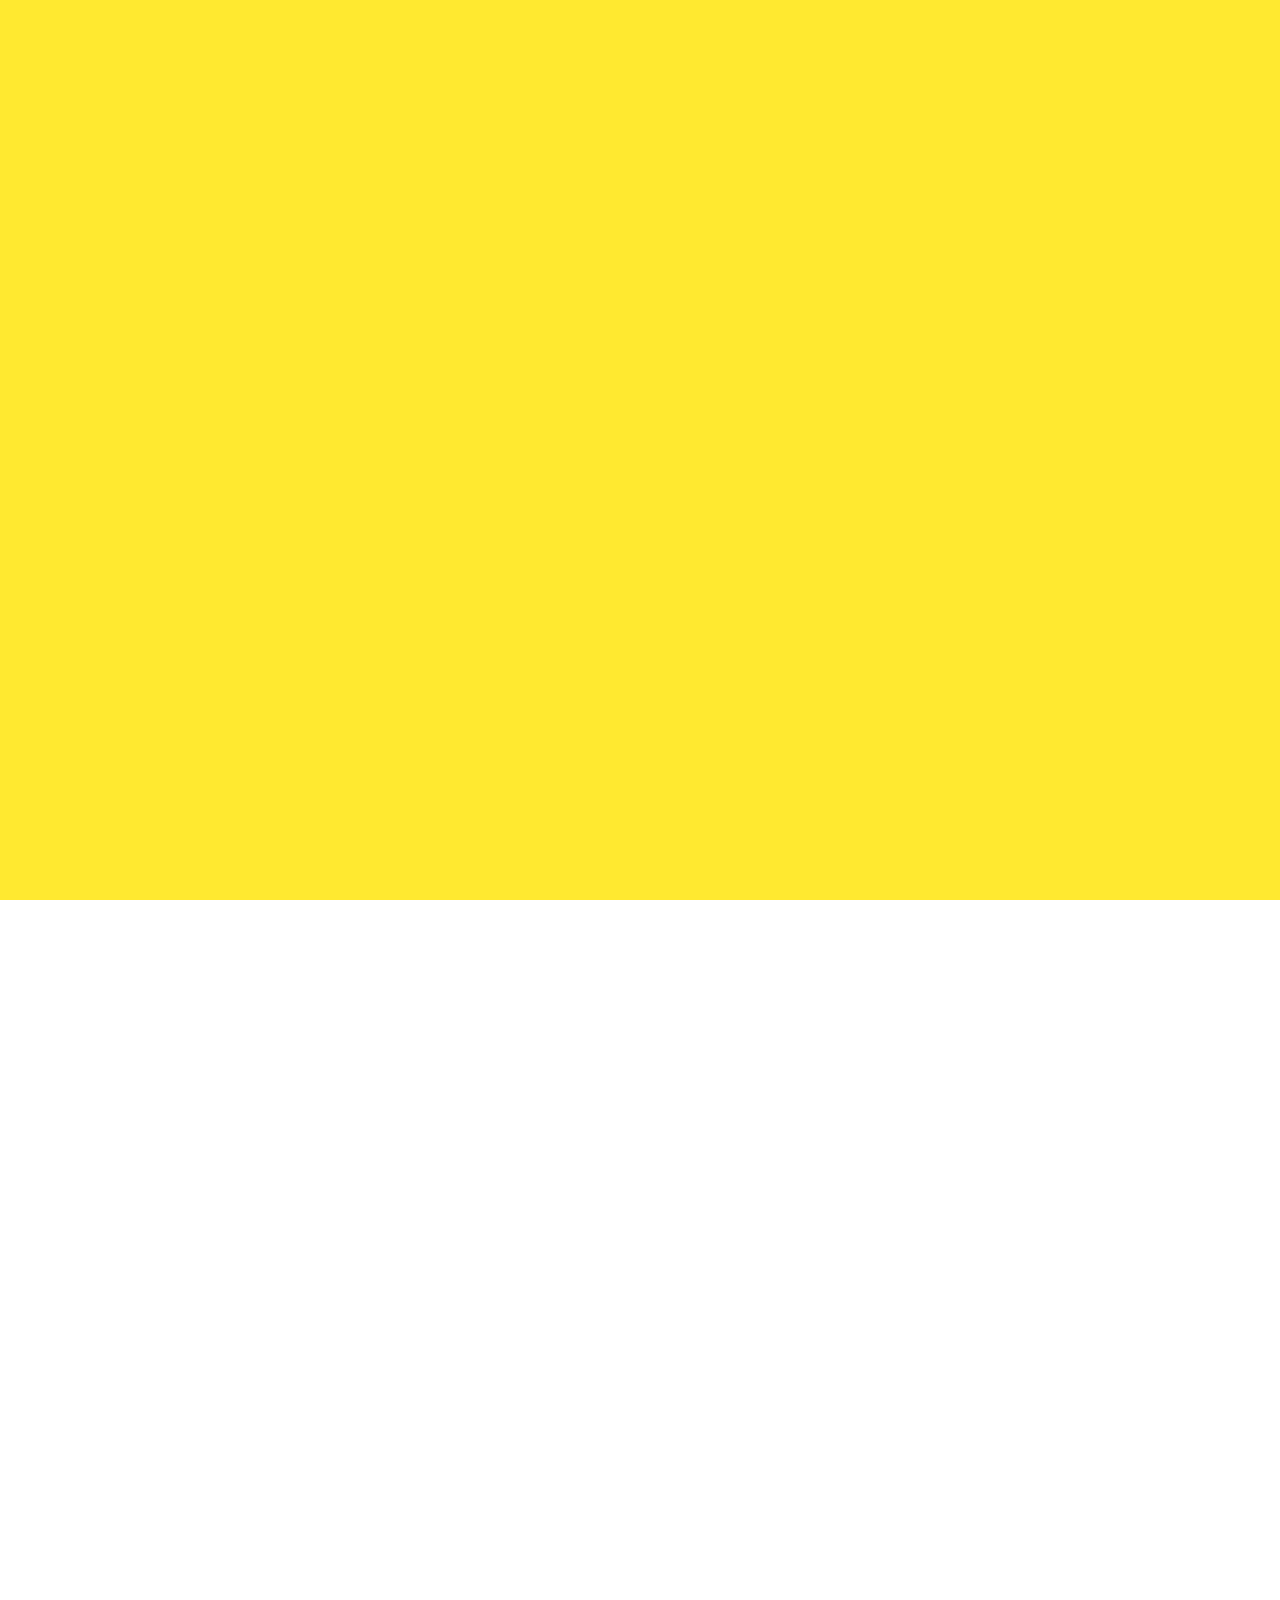
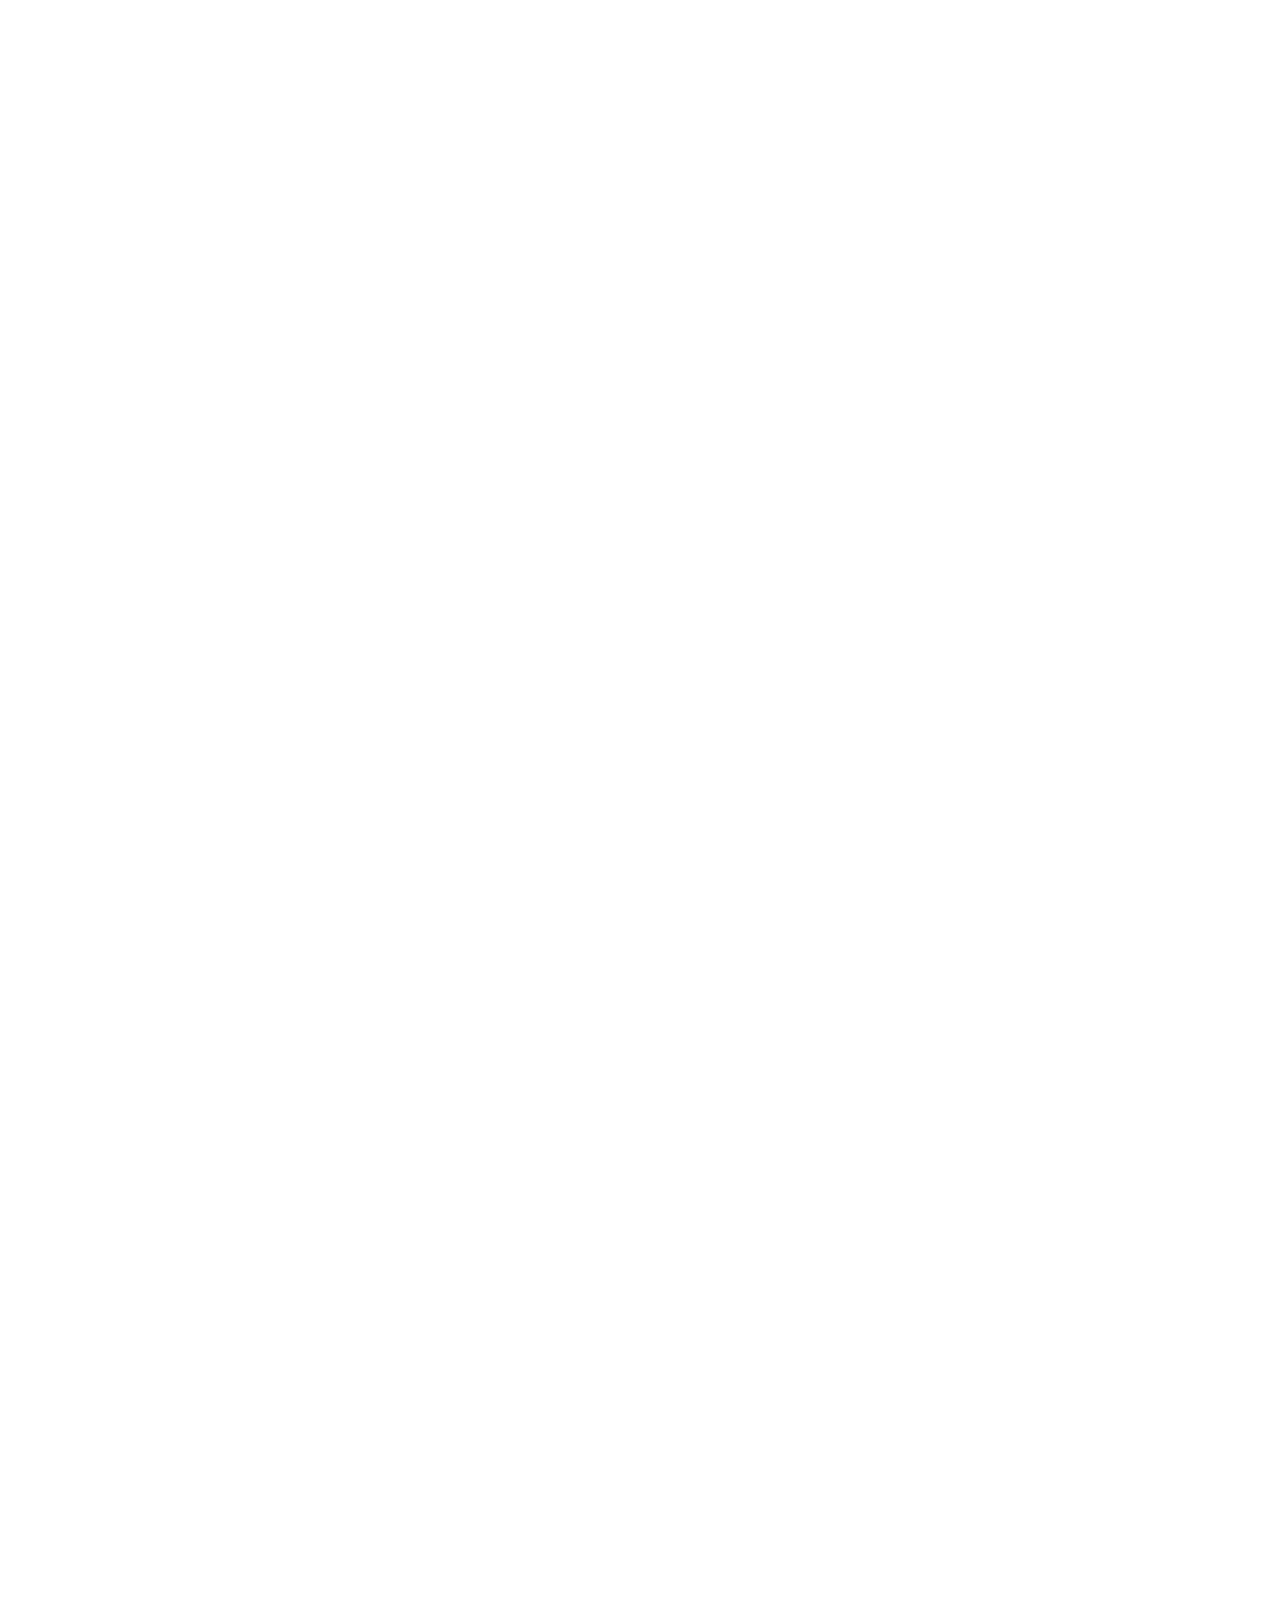
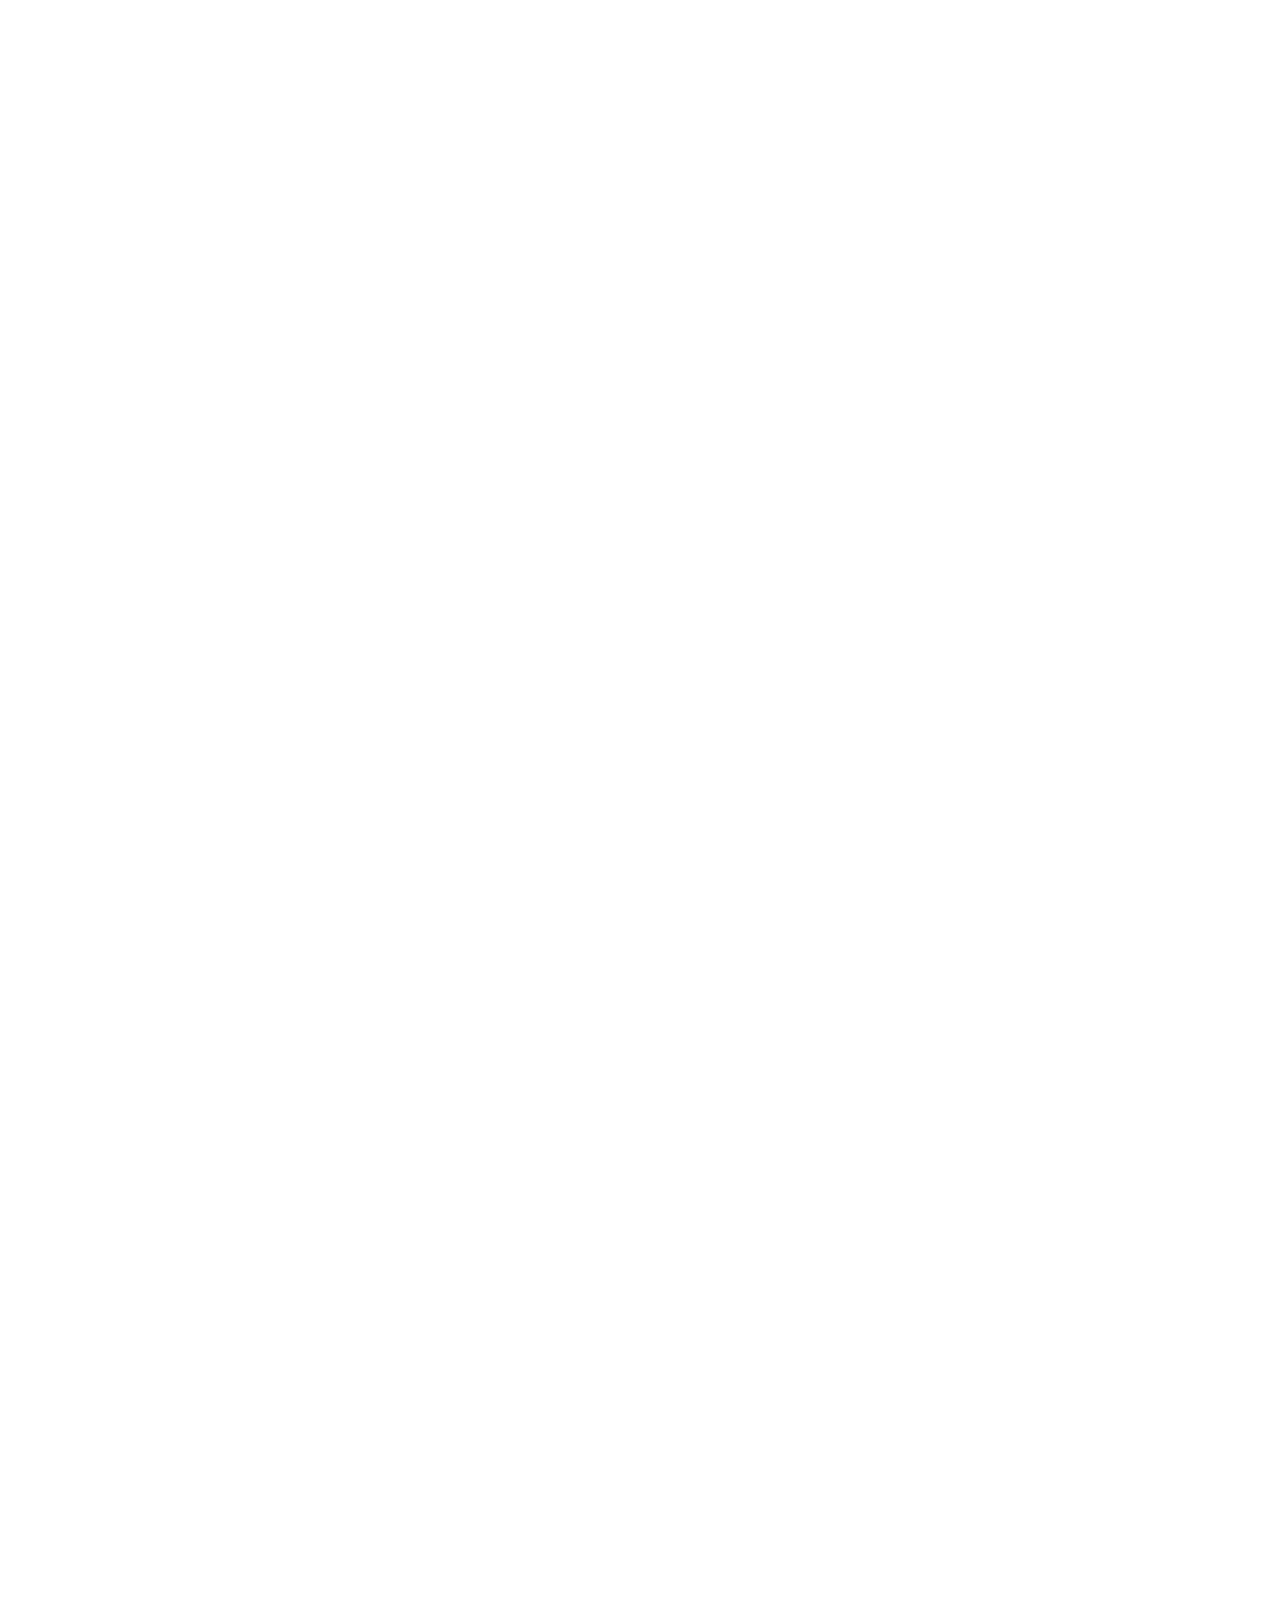
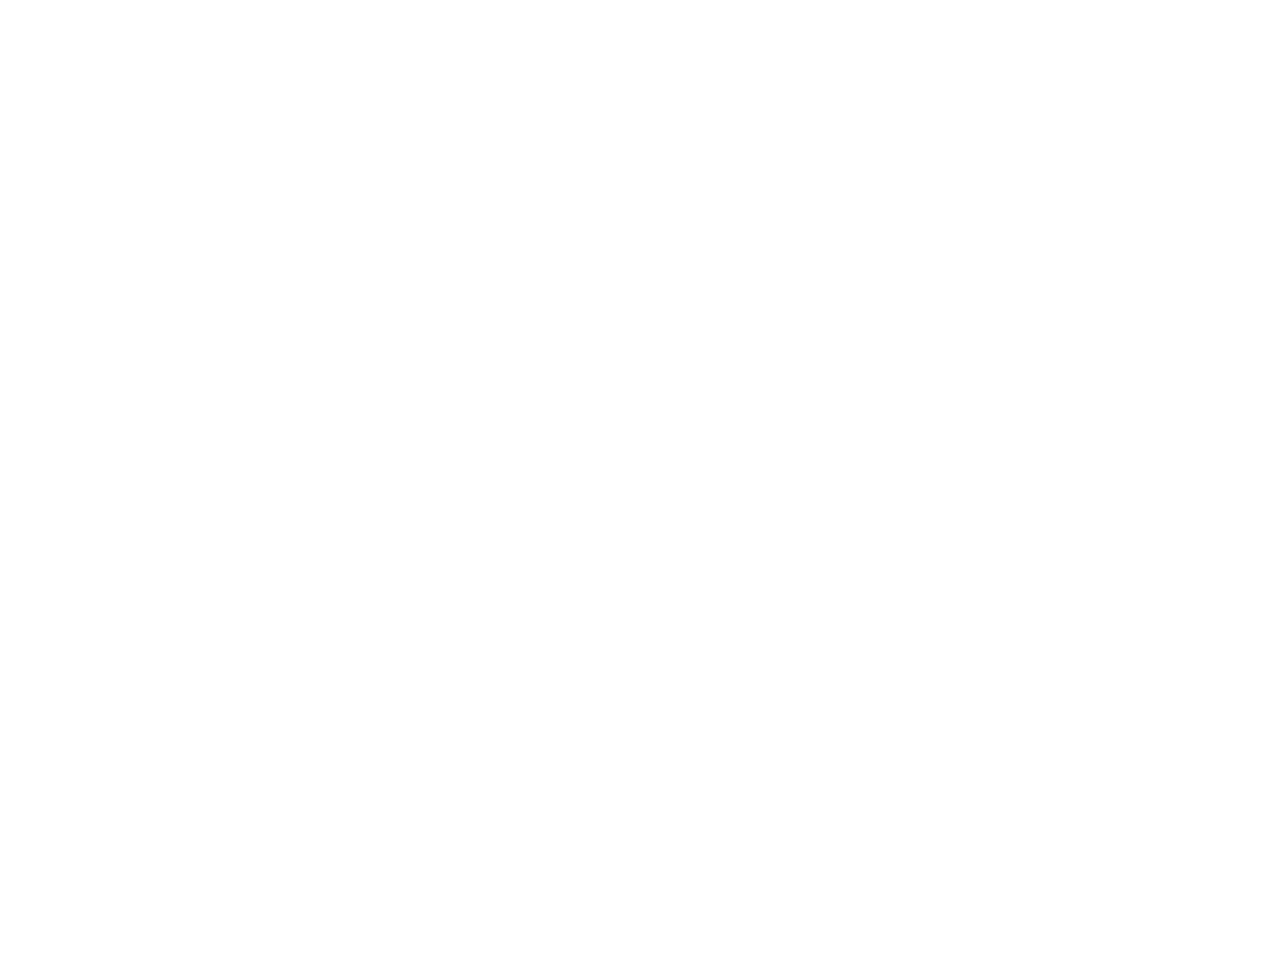
==== commit 27e081ff: "animation added" ====
--- a/cahee/index.html
+++ b/cahee/index.html
@@ -15,7 +15,10 @@
 		<script src="https://oss.maxcdn.com/respond/1.4.2/respond.min.js"></script>
 	<![endif]-->
 </head>
-<body>
+<body class="loading">
+
+<div class="loader-overlay"></div>
+
 	<!-- BEGIN ba-fresh  -->
 	<div class="ba-fresh">
 		<div class="ba-container">
@@ -28,13 +31,16 @@
 				</a>
 
 				<nav class="ba-float-right">
+					<a href="#" class="menu-toggle">
+						<span></span>
+					</a>
 					<ul class="ba-menu">
-						<li><a href="#" class="active">HOME</a></li>
-						<li><a href="#about">ABOUT</a></li>
-						<li><a href="#services">SERVICES</a></li>
-						<li><a href="#gallery">GALLERY</a></li>
-						<li><a href="#blog">BLOG</a></li>
-						<li><a href="#contact">CONTACT</a></li>
+						<li><a data-text="HOME" href="#" class="active">HOME</a></li>
+						<li><a data-text="ABOUT" href="#about">ABOUT</a></li>
+						<li><a data-text="SERVICES" href="#services">SERVICES</a></li>
+						<li><a data-text="GALLERY" href="#gallery">GALLERY</a></li>
+						<li><a data-text="BLOG" href="#blog">BLOG</a></li>
+						<li><a data-text="CONTACT" href="#contact">CONTACT</a></li>
 					</ul>
 				</nav>
 			</header>
@@ -77,7 +83,7 @@
 			<div class="ba-container">
 				<!-- BEGIN ba-grid  -->
 				<div class="ba-grid">
-				    <div class="ba-width-1-2">
+				    <div class="ba-width-medium-1-2">
 				    	<ul class="ba-services">
 				    		<li class="ba-service">
 				    			<h5 class="ba-service__title">Online Shopping</h5>
@@ -97,7 +103,7 @@
 				    		</li>
 				    	</ul>
 				    </div>
-				    <div class="ba-width-1-2">
+				    <div class="ba-width-medium-1-2">
 						<h2 class="ba-title ba-title--services">Our Services</h2>
 				    </div>
 				</div>
@@ -204,19 +210,15 @@
 				<div class="ba-grid">
 					<div class="ba-width-medium-1-2">
 						<form class="ba-contact-form" action="#" method="post">
-							<p>
-								<input type="text" name="name" required placeholder="Your name">
+							<p class="input-wrapper">
+								<input id="ba-name" type="text" name="name" required >
+								<label for="ba-name">Your name</label>
 							</p>
-							<p>
-								<input type="email" name="email" required placeholder="Your email">
+							<p class="input-wrapper">
+								<input id="ba-email" type="email" name="email" required >
+								<label for="ba-email">Your email</label>
 							</p>
-							<p>
-								<input type="tel" name="tel" required placeholder="Your phone number...">
-							</p>
-
-							<p>
-								<textarea name="message" required placeholder="Your message"></textarea>
-							</p>
+
 							<button class="ba-button" type="submit">Send</button>
 						</form>
 					</div>
@@ -254,7 +256,9 @@
 			</div>
 		</div>
 	</footer>
-
+	<script src="js/jquery-1.11.3.min.js"></script>
 	<script src="js/main.js"></script>
+
+
 </body>
 </html>
--- a/cahee/css/style.css
+++ b/cahee/css/style.css
@@ -736,9 +736,69 @@
   font-style: normal;
   font-weight: 800;
 }
+html,
+body {
+  min-height: 100%;
+}
+html {
+  height: 100%;
+  overflow-y: scroll;
+}
 body {
   font: 300 17px/1.58 "Raleway", Arial, sans-serif;
   color: #262626;
+}
+.ba-logo-img {
+  position: relative;
+  z-index: 99999999;
+}
+.loading {
+  overflow: hidden;
+  height: 100vh;
+}
+.loading .ba-logo-img {
+  position: fixed;
+  top: 50px;
+  z-index: 99999999;
+  fill: transparent;
+  stroke: #000;
+  stroke-width: 1px;
+  stroke-dasharray: 1000px;
+  stroke-dashoffset: 1000px;
+  -webkit-animation: draw 10s 1 forwards;
+          animation: draw 10s 1 forwards;
+}
+.loading .loader-overlay {
+  visibility: visible;
+  -webkit-transform: translateX(0);
+      -ms-transform: translateX(0);
+          transform: translateX(0);
+}
+.loader-overlay {
+  position: fixed;
+  left: 0;
+  right: 0;
+  bottom: 0;
+  top: 0;
+  background: #FFE930;
+  z-index: 99999;
+  -webkit-transition-property: -webkit-transform, opacity,visibility;
+          transition-property: transform, opacity,visibility;
+  -webkit-transition-duration: 1s;
+          transition-duration: 1s;
+  -webkit-transform: translateX(-100%);
+      -ms-transform: translateX(-100%);
+          transform: translateX(-100%);
+}
+@-webkit-keyframes draw {
+  to {
+    stroke-dashoffset: 0;
+  }
+}
+@keyframes draw {
+  to {
+    stroke-dashoffset: 0;
+  }
 }
 /* Typography */
 h1,
@@ -890,6 +950,62 @@
   padding: 0;
   margin: 0;
 }
+@media (max-width: 768px) {
+  .ba-menu {
+    display: none;
+  }
+}
+.menu-toggle {
+  width: 30px;
+  height: 30px;
+  display: block;
+}
+@media (min-width: 767px) {
+  .menu-toggle {
+    display: none;
+  }
+}
+.menu-toggle span {
+  height: 3px;
+  display: block;
+  position: relative;
+  background: #111;
+}
+.menu-toggle span:before,
+.menu-toggle span:after {
+  position: absolute;
+  left: 0;
+  top: 0;
+  content: "";
+  width: 100%;
+  height: 3px;
+  background: #111;
+  -webkit-transition: -webkit-transform .3s;
+          transition: transform .3s;
+}
+.menu-toggle span:before {
+  -webkit-transform: translateY(-5px);
+      -ms-transform: translateY(-5px);
+          transform: translateY(-5px);
+}
+.menu-toggle span:after {
+  -webkit-transform: translateY(5px);
+      -ms-transform: translateY(5px);
+          transform: translateY(5px);
+}
+.menu-toggle:hover span {
+  background: none;
+}
+.menu-toggle:hover span:before {
+  -webkit-transform: translateY(0) rotate(-45deg);
+      -ms-transform: translateY(0) rotate(-45deg);
+          transform: translateY(0) rotate(-45deg);
+}
+.menu-toggle:hover span:after {
+  -webkit-transform: translateY(0) rotate(45deg);
+      -ms-transform: translateY(0) rotate(45deg);
+          transform: translateY(0) rotate(45deg);
+}
 .ba-menu li {
   float: left;
   padding-left: 37px;
@@ -905,23 +1021,36 @@
   font-weight: 700;
   text-transform: uppercase;
   line-height: 1;
-  padding-top: 18px;
+  margin-top: 18px;
+  padding: 5px 10px;
+  background: rgba(0, 0, 0, 0.1);
   position: relative;
+  -webkit-perspective: 500px;
+          perspective: 500px;
+  -webkit-transform-style: preserve-3d;
+          transform-style: preserve-3d;
 }
 .ba-menu li a:before {
-  display: block;
-  background-color: #ff6033;
   position: absolute;
-  content: "";
+  content: attr(data-text);
+  width: 100%;
+  height: 100%;
+  top: 0;
   left: 0;
-  right: 0;
-  top: 8px;
-  height: 3px;
-  opacity: 0;
-}
-.ba-menu li a.active:before,
+  background: #FFE930;
+  color: #000;
+  padding: 5px 10px;
+  -webkit-transform-origin: top;
+      -ms-transform-origin: top;
+          transform-origin: top;
+  -webkit-transform: rotateX(270deg);
+          transform: rotateX(270deg);
+  -webkit-transition: -webkit-transform .5s;
+          transition: transform .5s;
+}
 .ba-menu li a:hover:before {
-  opacity: 1;
+  -webkit-transform: rotateX(0deg);
+          transform: rotateX(0deg);
 }
 /* banner */
 .ba-banner {
@@ -936,6 +1065,7 @@
   padding: 90px 0;
 }
 .ba-section--about {
+  overflow: hidden;
   color: #FFF;
   background-color: #00c4c4;
   background: -webkit-radial-gradient(50%, circle farthest-side, rgba(0, 196, 196, 0.9) 0%, rgba(0, 183, 183, 0.9) 31%, rgba(0, 173, 173, 0.9) 67%, rgba(0, 156, 156, 0.9) 100%);
@@ -953,8 +1083,26 @@
 .ba-title--light {
   color: #FFF;
 }
+.ba-rotate {
+  -webkit-animation: ba-rotate 30s 0.5s linear infinite;
+          animation: ba-rotate 30s 0.5s linear infinite;
+}
+@-webkit-keyframes ba-rotate {
+  to {
+    -webkit-transform: rotate(360deg);
+            transform: rotate(360deg);
+  }
+}
+@keyframes ba-rotate {
+  to {
+    -webkit-transform: rotate(360deg);
+            transform: rotate(360deg);
+  }
+}
 .ba-drop-shadow {
   padding-top: 40px;
+  -webkit-filter: drop-shadow(4px 10px 10px rgba(0, 0, 0, 0.5));
+          filter: drop-shadow(4px 10px 10px rgba(0, 0, 0, 0.5));
 }
 .ba-section--services {
   background-color: #70bfff;
@@ -1152,5 +1300,38 @@
     text-align: center;
   }
 }
+.input-wrapper {
+  position: relative;
+  margin: 30px 0;
+}
+.input-wrapper label {
+  position: absolute;
+  top: 0;
+  left: 0;
+  width: 100%;
+  height: 55px;
+  line-height: 55px;
+  padding: 0 15px;
+  -webkit-transition: -webkit-transform 0.3s cubic-bezier(0.72, -0.91, 0.27, 1.67);
+          transition: transform 0.3s cubic-bezier(0.72, -0.91, 0.27, 1.67);
+  cursor: pointer;
+}
+.input-wrapper input[type="text"]:focus,
+.input-wrapper input[type="email"]:focus {
+  border-color: red;
+  outline: none;
+}
+.input-wrapper input[type="text"]:focus + label,
+.input-wrapper input[type="email"]:focus + label {
+  -webkit-transform: translateY(-70%);
+      -ms-transform: translateY(-70%);
+          transform: translateY(-70%);
+}
+.input-wrapper input[type="text"]:valid + label,
+.input-wrapper input[type="email"]:valid + label {
+  -webkit-transform: translateY(-70%);
+      -ms-transform: translateY(-70%);
+          transform: translateY(-70%);
+}
 
 /*# sourceMappingURL=style.css.map */